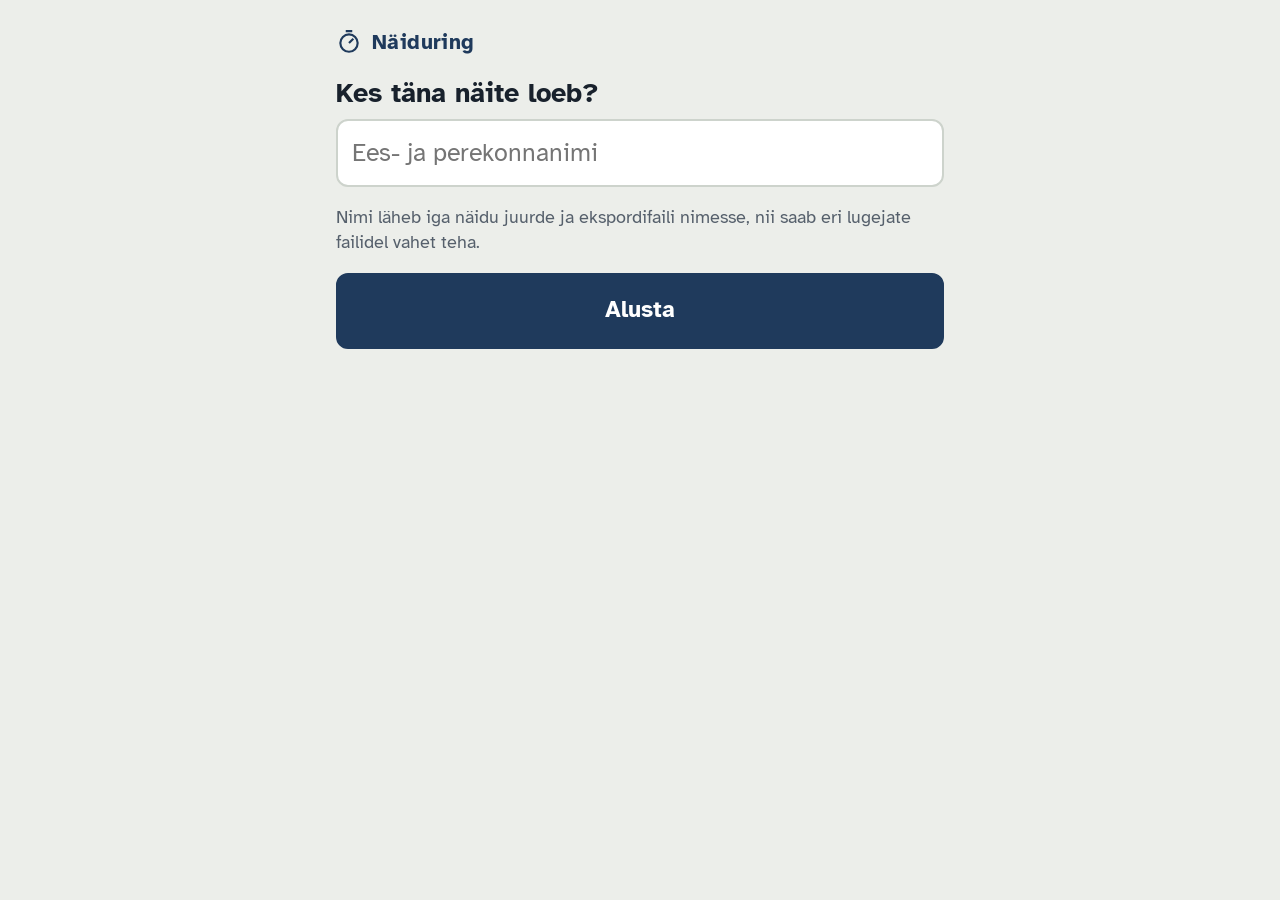
==== index.html @ 86a432e4 "Add files via upload" ====
<!doctype html>
<html lang="et">
<head>
<meta charset="utf-8">
<meta name="viewport" content="width=device-width,initial-scale=1,viewport-fit=cover">
<meta name="theme-color" content="#1F3A5C">
<title>Näiduring</title>
<link rel="stylesheet" href="naiduring-fonts.css">
<style>
/* Paigutus: üks kitsas veerg (max 640px), suured puutealad, all fikseeritud vahekaardid. */
:root{
  --bg:#ECEEEA; --surface:#FFFFFF; --sunk:#F5F6F3; --ink:#18212C; --muted:#56606C; --line:#CDD3CC;
  --accent:#1F3A5C; --accent-ink:#FFFFFF; --accent-soft:#DCE6F1;
  --ok:#2C6E35; --ok-bg:#E0F0E1; --warn:#8A5200; --warn-bg:#FFEFCC; --warn-line:#E0A23A; --bad:#A8231B;
  --f-body:"Atkinson Hyperlegible", "Segoe UI", Roboto, Arial, sans-serif;
  --f-num:"Atkinson Hyperlegible Mono", ui-monospace, "SFMono-Regular", Menlo, Consolas, monospace;
  --fs:18px; --r:12px;
  color-scheme:light;
}
@media (prefers-color-scheme: dark){ :root:not([data-theme="light"]){
  --bg:#11161C; --surface:#1A2129; --sunk:#151B22; --ink:#E9EDF0; --muted:#9DA7B1; --line:#2E3742;
  --accent:#8DB8E8; --accent-ink:#0E1A27; --accent-soft:#22344A;
  --ok:#7CC487; --ok-bg:#1C3322; --warn:#F2C26B; --warn-bg:#3A2C10; --warn-line:#9C7020; --bad:#F08A80;
  color-scheme:dark; } }
:root[data-theme="dark"]{
  --bg:#11161C; --surface:#1A2129; --sunk:#151B22; --ink:#E9EDF0; --muted:#9DA7B1; --line:#2E3742;
  --accent:#8DB8E8; --accent-ink:#0E1A27; --accent-soft:#22344A;
  --ok:#7CC487; --ok-bg:#1C3322; --warn:#F2C26B; --warn-bg:#3A2C10; --warn-line:#9C7020; --bad:#F08A80;
  color-scheme:dark; }
:root[data-size="xl"]{ --fs:22px; }
html{font-size:var(--fs); -webkit-text-size-adjust:100%;}
*{box-sizing:border-box}
body{margin:0;background:var(--bg);color:var(--ink);font-family:var(--f-body);line-height:1.4;
  padding-top:env(safe-area-inset-top,0px);}
button,input,select,textarea{font:inherit;color:inherit}
h1,h2,h3{margin:0;line-height:1.15;text-wrap:balance}
.wrap{max-width:640px;margin:0 auto;padding-left:max(16px,env(safe-area-inset-left,0px));padding-right:max(16px,env(safe-area-inset-right,0px));}
main.wrap{padding-block:16px calc(110px + env(safe-area-inset-bottom,0px));display:flex;flex-direction:column;gap:18px}
.num{font-family:var(--f-num);font-variant-numeric:tabular-nums}
.muted{color:var(--muted)}
.small{font-size:.85rem}

/* ülariba */
.top{position:sticky;top:env(safe-area-inset-top,0px);z-index:20;background:var(--accent);color:var(--accent-ink)}
body::before{content:"";position:fixed;inset:0 0 auto;height:env(safe-area-inset-top,0px);z-index:30;background:var(--accent)}
.topin{display:flex;align-items:center;justify-content:space-between;gap:12px;min-height:60px}
.brand{font-weight:700;font-size:1.15rem;letter-spacing:.02em;display:flex;align-items:center;gap:10px}
.brand svg{width:26px;height:26px}
.who{background:transparent;border:2px solid currentColor;border-radius:999px;padding:6px 14px;min-height:44px;cursor:pointer;color:inherit;max-width:55%;white-space:nowrap;overflow:hidden;text-overflow:ellipsis}

/* nupud */
.btn{display:flex;align-items:center;justify-content:center;gap:10px;min-height:58px;padding:10px 18px;border-radius:var(--r);border:2px solid var(--accent);background:var(--surface);color:var(--accent);font-weight:700;font-size:1.05rem;cursor:pointer;text-align:center;text-decoration:none;width:100%}
.btn svg{width:1.4em;height:1.4em;flex:none}
.btn.primary{background:var(--accent);color:var(--accent-ink)}
.btn.huge{min-height:76px;font-size:1.25rem}
.btn.warnbtn{background:var(--warn-line);border-color:var(--warn-line);color:#1d1300}
.btn.danger{border-color:var(--bad);color:var(--bad)}
.btn.armed{background:var(--bad);color:#fff;border-color:var(--bad)}
.btn.quiet{border-color:var(--line);color:var(--ink)}
.btn:focus-visible,.mrow:focus-visible,.chip:focus-visible,.opt:focus-visible,input:focus-visible,textarea:focus-visible{outline:3px solid var(--warn-line);outline-offset:2px}
.row2{display:grid;grid-template-columns:1fr 1fr;gap:10px}
@media (max-width:420px){.row2.stack{grid-template-columns:1fr}}

/* edenemine */
.hero{background:var(--surface);border:1px solid var(--line);border-radius:var(--r);padding:16px;display:flex;flex-direction:column;gap:14px}
.prog-top{display:flex;align-items:baseline;justify-content:space-between;gap:10px;flex-wrap:wrap}
.prog-num{font-size:1.7rem;font-weight:700}
.prog-num span{font-size:1rem;font-weight:400;color:var(--muted)}
.bar{height:14px;border-radius:7px;background:var(--sunk);border:1px solid var(--line);overflow:hidden}
.bar i{display:block;height:100%;background:var(--ok)}

/* filtrid */
.chips{display:flex;gap:8px;overflow-x:auto;padding-bottom:4px;scrollbar-width:none}
.chips::-webkit-scrollbar{display:none}
.chip{flex:none;min-height:48px;padding:8px 16px;border-radius:999px;border:2px solid var(--line);background:var(--surface);cursor:pointer;font-weight:700;display:flex;align-items:center;gap:8px}
.chip .dot{width:12px;height:12px;border-radius:50%;background:var(--c)}
.chip[aria-pressed="true"]{border-color:var(--accent);background:var(--accent-soft)}
.search{width:100%;min-height:54px;border-radius:var(--r);border:2px solid var(--line);background:var(--surface);padding:10px 14px;font-size:1.05rem}

/* loendid */
.sec{display:flex;flex-direction:column;gap:10px}
.sec-h{display:flex;justify-content:space-between;align-items:baseline;gap:10px}
.sec-h h2{font-size:1.15rem}
.list{display:flex;flex-direction:column;gap:8px}
.mrow{display:grid;grid-template-columns:8px 1fr auto;align-items:stretch;gap:0;min-height:76px;border-radius:var(--r);border:1px solid var(--line);background:var(--surface);cursor:pointer;text-align:left;padding:0;overflow:hidden;width:100%}
.mrow .stripe{background:var(--c)}
.mrow .mmain{padding:10px 12px;display:flex;flex-direction:column;justify-content:center;gap:2px;min-width:0}
.mid{font-family:var(--f-num);font-weight:700;font-size:1.15rem}
.mname{font-weight:700;overflow-wrap:anywhere}
.mloc{color:var(--muted);font-size:.85rem;overflow-wrap:anywhere}
.mside{display:flex;align-items:center;padding-right:12px}
.pill{border-radius:999px;padding:5px 12px;font-weight:700;font-size:.85rem;white-space:nowrap}
.pill.due{background:var(--accent-soft);color:var(--accent)}
.pill.done{background:var(--ok-bg);color:var(--ok)}
.pill.warn{background:var(--warn-bg);color:var(--warn)}
.pill.none{background:var(--sunk);color:var(--muted)}
.toggle{background:none;border:none;color:var(--accent);font-weight:700;min-height:48px;cursor:pointer;text-align:left;padding:0}
.empty{background:var(--surface);border:2px dashed var(--line);border-radius:var(--r);padding:22px 18px;display:flex;flex-direction:column;gap:14px}
.empty h2{font-size:1.3rem}

/* näidu sisestus */
.rhead{display:flex;flex-direction:column;gap:6px}
.tag{align-self:flex-start;display:inline-flex;align-items:center;gap:8px;font-weight:700;border-radius:999px;padding:4px 12px;background:var(--sunk);border:2px solid var(--c)}
.tag i{width:12px;height:12px;border-radius:50%;background:var(--c)}
.rhead h1{font-family:var(--f-num);font-size:2.2rem}
.rhead p{margin:0;font-size:1.1rem;font-weight:700}
.prev{background:var(--surface);border:1px solid var(--line);border-radius:var(--r);padding:14px 16px;display:flex;flex-direction:column;gap:6px}
.lbl{color:var(--muted);font-size:.9rem}
.odo{display:flex;align-items:baseline;gap:10px;flex-wrap:wrap}
.odo b{font-family:var(--f-num);font-size:2rem;letter-spacing:.03em;background:var(--sunk);border:1px solid var(--line);border-radius:8px;padding:2px 10px}
.expect{font-weight:700;color:var(--ok)}
.field{display:flex;flex-direction:column;gap:6px}
.field>label,.flabel{font-weight:700;font-size:1.05rem}
.field input[type=text],.field input[type=date],.field textarea,.field select{min-height:58px;border-radius:var(--r);border:2px solid var(--line);background:var(--surface);padding:10px 14px;font-size:1.1rem;width:100%}
.field textarea{min-height:90px;resize:vertical}
.rin{font-family:var(--f-num)!important;font-size:2.6rem!important;font-weight:700;text-align:right;min-height:88px!important;border-width:3px!important;border-color:var(--accent)!important;letter-spacing:.03em}
.check{display:flex;align-items:center;gap:14px;min-height:58px;padding:8px 14px;border:2px solid var(--line);border-radius:var(--r);background:var(--surface);cursor:pointer;font-weight:700}
.check input{width:28px;height:28px;flex:none;accent-color:var(--accent)}
.note{border-radius:var(--r);padding:14px 16px;display:flex;flex-direction:column;gap:6px;font-size:1.05rem}
.note.warn{background:var(--warn-bg);border:3px solid var(--warn-line);color:var(--ink)}
.note.warn b{color:var(--warn)}
.note.info{background:var(--ok-bg);border:1px solid var(--ok);color:var(--ink)}
.photo-prev{display:flex;gap:12px;align-items:center}
.photo-prev img{width:110px;height:110px;object-fit:cover;border-radius:10px;border:1px solid var(--line)}
.opts{display:grid;grid-template-columns:repeat(auto-fill,minmax(130px,1fr));gap:8px}
.opt{min-height:58px;border-radius:var(--r);border:2px solid var(--line);background:var(--surface);cursor:pointer;font-weight:700;display:flex;align-items:center;justify-content:center;gap:8px;padding:8px}
.opt .dot{width:14px;height:14px;border-radius:50%;background:var(--c)}
.opt[aria-pressed="true"]{border-color:var(--accent);background:var(--accent-soft);color:var(--ink)}

/* detail */
.card{background:var(--surface);border:1px solid var(--line);border-radius:var(--r);padding:16px;display:flex;flex-direction:column;gap:12px}
.kv{display:grid;grid-template-columns:auto 1fr;gap:6px 14px}
.kv dt{color:var(--muted)} .kv dd{margin:0;font-weight:700;overflow-wrap:anywhere}
.qrbox{display:flex;gap:16px;align-items:center;flex-wrap:wrap}
.qrbox svg,.qrbox .qrimg{width:150px;height:150px;background:#fff;border-radius:8px;padding:4px}
.qrbox .url{font-size:.8rem;color:var(--muted);overflow-wrap:anywhere;min-width:0;flex:1}
.hist{overflow-x:auto}
.hist table{border-collapse:collapse;width:100%;min-width:440px}
.hist th,.hist td{padding:10px 8px;border-bottom:1px solid var(--line);text-align:left;vertical-align:top}
.hist td.n{text-align:right;font-family:var(--f-num);font-variant-numeric:tabular-nums;white-space:nowrap}
.hist th{font-size:.85rem;color:var(--muted)}
.linkbtn{background:none;border:none;color:var(--accent);font-weight:700;cursor:pointer;padding:6px 0;min-height:40px}
.linkbtn.del{color:var(--bad)}
.linkbtn.armed{background:var(--bad);color:#fff;border-radius:6px;padding:6px 8px}

/* salvestatud */
.done-big{display:flex;flex-direction:column;align-items:center;text-align:center;gap:12px;padding:24px 8px}
.done-big svg{width:96px;height:96px;color:var(--ok)}
.done-big h1{font-size:1.6rem}

/* vahekaardid */
.tabs{position:fixed;left:0;right:0;bottom:0;z-index:20;background:var(--surface);border-top:1px solid var(--line);padding-bottom:env(safe-area-inset-bottom,0px)}
.tabs .wrap{display:grid;grid-template-columns:repeat(4,1fr);gap:4px}
.tab{background:none;border:none;min-height:66px;display:flex;flex-direction:column;align-items:center;justify-content:center;gap:2px;font-weight:700;font-size:.82rem;color:var(--muted);cursor:pointer;border-top:4px solid transparent}
.tab svg{width:26px;height:26px}
.tab[aria-current="page"]{color:var(--accent);border-top-color:var(--accent)}

.toast{position:fixed;left:50%;transform:translateX(-50%);bottom:calc(84px + env(safe-area-inset-bottom,0px));z-index:40;background:var(--ink);color:var(--bg);padding:14px 20px;border-radius:12px;font-weight:700;max-width:min(92vw,560px);box-shadow:0 6px 24px rgba(0,0,0,.25)}

/* skanner */
.scan{position:fixed;inset:0;z-index:50;background:#000;color:#fff;display:flex;flex-direction:column;padding:calc(12px + env(safe-area-inset-top,0px)) max(16px,env(safe-area-inset-right,0px)) calc(16px + env(safe-area-inset-bottom,0px)) max(16px,env(safe-area-inset-left,0px));gap:12px}
.scan video{flex:1;min-height:0;width:100%;object-fit:cover;border-radius:12px;background:#111}
.scan .vf{position:relative;flex:1;min-height:0;display:flex}
.scan .vf::after{content:"";position:absolute;inset:18% 14%;border:4px solid #F2C26B;border-radius:18px;pointer-events:none}
.scan p{margin:0;font-size:1.1rem;font-weight:700;text-align:center}
.scan .manual{display:flex;gap:8px}
.scan .manual input{flex:1;min-width:0;min-height:58px;border-radius:12px;border:2px solid #555;background:#1a1a1a;color:#fff;padding:8px 14px;font-size:1.2rem;font-family:var(--f-num)}
.scan .manual button{min-width:90px;border-radius:12px;border:none;background:#F2C26B;color:#1d1300;font-weight:700;font-size:1.05rem}
.scan .close{background:#fff;color:#000;border:none;border-radius:12px;min-height:58px;font-weight:700;font-size:1.1rem}

/* sildid */
.labels{display:grid;grid-template-columns:repeat(auto-fill,minmax(180px,1fr));gap:10px}
.lab{background:#fff;color:#000;border:1px dashed #888;border-radius:8px;padding:10px;display:flex;flex-direction:column;align-items:center;gap:4px;text-align:center;break-inside:avoid}
.lab svg,.lab .qrimg{width:120px;height:120px}
.lab .lid{font-family:var(--f-num);font-weight:700;font-size:1.3rem}
.lab .lnm{font-size:.8rem;overflow-wrap:anywhere}
.lab .ltp{font-size:.75rem;font-weight:700;border-top:4px solid var(--c);padding-top:2px;width:100%}
.noqr{font-size:.8rem;color:var(--bad)}
@media print{
  @page{margin:8mm}
  body{background:#fff;padding:0}
  body::before,.top,.tabs,.noprint,.toast{display:none!important}
  main.wrap{padding:0;max-width:none}
  .labels{grid-template-columns:repeat(4,1fr);gap:4mm}
  .lab{border:1px dashed #999}
}
@media (prefers-reduced-motion:no-preference){ .bar i{transition:width .4s ease} }
</style>
</head>
<body>
<div id="app"></div>
<div id="layer"></div>

<script src="xlsx.full.min.js"></script>
<script src="qrcode.js"></script>
<script src="jszip.min.js"></script>
<script src="jsQR.js"></script>
<script>
"use strict";
/* ---------- abi ---------- */
const $ = s => document.querySelector(s);
const esc = s => String(s ?? "").replace(/[&<>"']/g, c => ({"&":"&amp;","<":"&lt;",">":"&gt;",'"':"&quot;","'":"&#39;"}[c]));
const pad = n => String(n).padStart(2, "0");
const fmt = n => (n == null || isNaN(n)) ? "" : Number(n).toLocaleString("et-EE", {maximumFractionDigits: 3});
const dStr = d => { d = new Date(d); return `${pad(d.getDate())}.${pad(d.getMonth()+1)}.${d.getFullYear()}`; };
const tStr = d => { d = new Date(d); return `${pad(d.getHours())}:${pad(d.getMinutes())}`; };
const isoDay = d => { d = new Date(d); return `${d.getFullYear()}-${pad(d.getMonth()+1)}-${pad(d.getDate())}`; };
const normId = s => String(s || "").trim().toUpperCase().replace(/\s+/g, "-");
const parseNum = s => { s = String(s ?? "").replace(/\s/g, "").replace(",", "."); if (s === "" || isNaN(s)) return null; return Number(s); };
const uid = () => Date.now().toString(36) + Math.random().toString(36).slice(2, 7);
const safeName = s => String(s || "lugeja").trim().replace(/[^\p{L}\p{N}_-]+/gu, "_").replace(/^_+|_+$/g, "") || "lugeja";
const MONTHS = ["jaanuar","veebruar","märts","aprill","mai","juuni","juuli","august","september","oktoober","november","detsember"];

const IC = {
  logo:'<svg viewBox="0 0 24 24" fill="none" stroke="currentColor" stroke-width="2"><circle cx="12" cy="13" r="8"/><path d="M12 13l4-4M9 2h6"/></svg>',
  qr:'<svg viewBox="0 0 24 24" fill="none" stroke="currentColor" stroke-width="2"><rect x="3" y="3" width="7" height="7"/><rect x="14" y="3" width="7" height="7"/><rect x="3" y="14" width="7" height="7"/><path d="M14 14h3v3h-3zM20 14v.01M14 20h.01M17 20h4v-3"/></svg>',
  cam:'<svg viewBox="0 0 24 24" fill="none" stroke="currentColor" stroke-width="2"><path d="M3 8h4l2-3h6l2 3h4v11H3z"/><circle cx="12" cy="13" r="4"/></svg>',
  list:'<svg viewBox="0 0 24 24" fill="none" stroke="currentColor" stroke-width="2"><path d="M9 6h12M9 12h12M9 18h12"/><path d="M3 6l1.5 1.5L7 5M3 12l1.5 1.5L7 11M3 18l1.5 1.5L7 17"/></svg>',
  meter:'<svg viewBox="0 0 24 24" fill="none" stroke="currentColor" stroke-width="2"><rect x="3" y="4" width="18" height="16" rx="2"/><path d="M7 10h10v4H7z"/></svg>',
  out:'<svg viewBox="0 0 24 24" fill="none" stroke="currentColor" stroke-width="2"><path d="M12 3v12M7 10l5 5 5-5M4 19h16"/></svg>',
  gear:'<svg viewBox="0 0 24 24" fill="none" stroke="currentColor" stroke-width="2"><circle cx="12" cy="12" r="3"/><path d="M19 12a7 7 0 0 0-.1-1.2l2-1.6-2-3.4-2.4 1a7 7 0 0 0-2-1.2L14 3h-4l-.5 2.6a7 7 0 0 0-2 1.2l-2.4-1-2 3.4 2 1.6a7 7 0 0 0 0 2.4l-2 1.6 2 3.4 2.4-1a7 7 0 0 0 2 1.2L10 21h4l.5-2.6a7 7 0 0 0 2-1.2l2.4 1 2-3.4-2-1.6c.1-.4.1-.8.1-1.2z"/></svg>',
  ok:'<svg viewBox="0 0 24 24" fill="none" stroke="currentColor" stroke-width="2.4"><circle cx="12" cy="12" r="10"/><path d="M7 12.5l3.5 3.5L17 9"/></svg>',
  plus:'<svg viewBox="0 0 24 24" fill="none" stroke="currentColor" stroke-width="2.4"><path d="M12 5v14M5 12h14"/></svg>',
  print:'<svg viewBox="0 0 24 24" fill="none" stroke="currentColor" stroke-width="2"><path d="M6 9V3h12v6M6 18H3v-8h18v8h-3M6 14h12v7H6z"/></svg>'
};

const TYPES_DEFAULT = [
  {key:"elekter", name:"Elekter", unit:"kWh", color:"#C98A00"},
  {key:"vesi",    name:"Vesi",    unit:"m³",  color:"#1E73BE"},
  {key:"soojus",  name:"Soojus",  unit:"MWh", color:"#C0462B"},
  {key:"gaas",    name:"Gaas",    unit:"m³",  color:"#2E8B6E"},
  {key:"muu",     name:"Muu",     unit:"",    color:"#6B5FA8"}
];
const EXTRA_COLORS = ["#8C6D1F","#5A7D2B","#A04A7A","#3E6E8C","#7A5236","#4B4FA8"];
const FREQ = {month:"Igakuine", quarter:"Kvartaalne", week:"Iganädalane", year:"Aastane", none:"Graafikuta"};
const FREQ_SHORT = {month:"kuu", quarter:"kvartal", week:"nädal", year:"aasta"};

/* ---------- andmebaas (IndexedDB, andmed jäävad seadmesse) ---------- */
const DB = {
  db:null,
  open(){ return new Promise((res, rej) => {
    const r = indexedDB.open("naiduring", 2);
    r.onupgradeneeded = () => { const d = r.result; const has = n => d.objectStoreNames.contains(n);
      if (!has("meters")) d.createObjectStore("meters", {keyPath:"id"});
      if (!has("readings")) d.createObjectStore("readings", {keyPath:"rid"});
      if (!has("photos")) d.createObjectStore("photos");
      if (!has("kv")) d.createObjectStore("kv");
      if (!has("ideas")) d.createObjectStore("ideas", {keyPath:"iid"}); };
    r.onsuccess = () => { this.db = r.result; res(); };
    r.onerror = () => rej(r.error);
  });},
  tx(store, mode, fn){ return new Promise((res, rej) => {
    const t = this.db.transaction(store, mode); const s = t.objectStore(store);
    const out = fn(s); t.oncomplete = () => res(out && out.result !== undefined ? out.result : undefined); t.onerror = () => rej(t.error);
  });},
  all(store){ return this.tx(store, "readonly", s => s.getAll()); },
  get(store, key){ return this.tx(store, "readonly", s => s.get(key)); },
  put(store, val, key){ return this.tx(store, "readwrite", s => key === undefined ? s.put(val) : s.put(val, key)); },
  del(store, key){ return this.tx(store, "readwrite", s => s.delete(key)); },
  clear(store){ return this.tx(store, "readwrite", s => s.clear()); }
};

/* ---------- olek ---------- */
const S = {
  meters:[], readings:[],
  settings:{reader:"", size:"l", types:TYPES_DEFAULT.slice()},
  view:"round", filter:"all", q:"", showDone:false,
  cur:null, draft:null, form:null, formFrom:null, unknownId:null, lastSaved:null,
  exp:{range:"month", from:"", to:"", latest:true},
  print:{mode:"meters", prefix:"M-", start:1, count:24},
  armed:null, dbOk:true,
  ideas:[], idea:{kind:"idea", text:""}
};
let armTimer = null;
function arm(key){ S.armed = key; clearTimeout(armTimer); armTimer = setTimeout(() => { S.armed = null; render(); }, 4000); }
function isArmed(key){ if (S.armed === key){ S.armed = null; clearTimeout(armTimer); return true; } arm(key); render(); return false; }

const typeOf = key => S.settings.types.find(t => t.key === key) || {key, name:key, unit:"", color:"#777"};
const meter = id => S.meters.find(m => m.id === id);
const unitOf = m => m.unit || typeOf(m.type).unit || "";
function readingsOf(id){ return S.readings.filter(r => r.meterId === id).sort((a, b) => a.ts < b.ts ? -1 : 1); }
const lastReading = id => { const r = readingsOf(id); return r[r.length - 1] || null; };

function isoWeek(d){ const t = new Date(Date.UTC(d.getFullYear(), d.getMonth(), d.getDate())); const day = t.getUTCDay() || 7;
  t.setUTCDate(t.getUTCDate() + 4 - day); const y0 = new Date(Date.UTC(t.getUTCFullYear(), 0, 1));
  return t.getUTCFullYear() + "-N" + pad(Math.ceil(((t - y0) / 864e5 + 1) / 7)); }
function periodKey(d, f){ d = new Date(d); const y = d.getFullYear(), m = d.getMonth();
  if (f === "month") return `${y}-${pad(m+1)}`;
  if (f === "quarter") return `${y}-K${Math.floor(m/3)+1}`;
  if (f === "year") return `${y}`;
  if (f === "week") return isoWeek(d);
  return null; }
function doneReading(m, now = new Date()){
  if (m.freq === "none") return null;
  const k = periodKey(now, m.freq);
  const rs = readingsOf(m.id).filter(r => periodKey(r.ts, m.freq) === k);
  return rs[rs.length - 1] || null;
}

/* ---------- anomaaliate kontroll ---------- */
function history(m){
  const rs = readingsOf(m.id); let sc = 0, sd = 0, n = 0;
  for (let i = rs.length - 1; i > 0 && n < 6; i--){
    const a = rs[i-1], b = rs[i]; if (b.replaced) break;
    const d = (new Date(b.ts) - new Date(a.ts)) / 864e5;
    if (d <= 0.01 || b.value < a.value) continue;
    sc += b.value - a.value; sd += d; n++;
  }
  return {avg: (n > 0 && sd > 0) ? sc / sd : null, n};
}
function expected(m, now = new Date()){
  const prev = lastReading(m.id); if (!prev) return null;
  const h = history(m); if (h.avg == null || h.avg <= 0) return null;
  const days = Math.max((now - new Date(prev.ts)) / 864e5, 0.25);
  const mid = prev.value + h.avg * days, spread = h.avg * days * 0.5;
  return {lo: prev.value + h.avg * days * 0.5, hi: mid + spread, mid};
}
function analyse(m, val, replaced, now = new Date()){
  const out = {warns:[], info:[]}; const u = unitOf(m);
  const prev = lastReading(m.id);
  if (val == null) return out;
  if (!prev){ out.info.push("Esimene näit. Sellest saab järgmiste näitude võrdluse alus."); return out; }
  if (replaced){ out.info.push("Märgitud: mõõdik vahetati või läks nulli. Selle näiduga tarbimist ei arvutata."); return out; }
  if (val < prev.value){
    out.warns.push(`Näit on <b>väiksem</b> kui eelmine (${fmt(prev.value)} ${u}). Kontrolli numbrit. Kui mõõdik vahetati või läks nulli, tee allpool linnuke.`);
    return out;
  }
  const cons = val - prev.value;
  const days = Math.max((now - new Date(prev.ts)) / 864e5, 0.25);
  const h = history(m);
  if (cons === 0){ out.warns.push("Tarbimine on <b>null</b>: näit on sama mis eelmisel korral. Kas mõõdik töötab?"); return out; }
  if (h.avg != null && h.avg > 0){
    const ratio = (cons / days) / h.avg;
    if (ratio >= 2) out.warns.push(`Tarbimine on <b>${ratio.toFixed(1).replace(".", ",")} korda suurem</b> kui tavaliselt. Kontrolli numbrit.`);
    else if (ratio <= 0.4) out.warns.push(`Tarbimine on tavalisest <b>${Math.round((1 - ratio) * 100)}% väiksem</b>. Kontrolli numbrit.`);
    else out.info.push(`Tarbimine ${fmt(cons)} ${u}. See on tavapärases vahemikus.`);
  } else out.info.push(`Tarbimine eelmisest näidust: ${fmt(cons)} ${u}.`);
  return out;
}

/* ---------- salvestus ---------- */
async function saveSettings(){ try { await DB.put("kv", S.settings, "settings"); } catch(e){} applySize(); }
function applySize(){ document.documentElement.dataset.size = S.settings.size === "xl" ? "xl" : "l"; }
async function load(){
  try {
    await DB.open();
    S.meters = await DB.all("meters") || [];
    S.readings = await DB.all("readings") || [];
    S.ideas = await DB.all("ideas") || [];
    const st = await DB.get("kv", "settings");
    if (st) S.settings = Object.assign(S.settings, st);
  } catch(e){ S.dbOk = false; }
  applySize();
}

let toastTimer = null;
function toast(msg){ const l = $("#layer"); l.querySelector(".toast")?.remove();
  const t = document.createElement("div"); t.className = "toast"; t.setAttribute("role", "status"); t.textContent = msg; l.appendChild(t);
  clearTimeout(toastTimer); toastTimer = setTimeout(() => t.remove(), 3200); }

function download(blob, name){ const a = document.createElement("a"); a.href = URL.createObjectURL(blob); a.download = name;
  document.body.appendChild(a); a.click(); setTimeout(() => { URL.revokeObjectURL(a.href); a.remove(); }, 3000); }

/* ---------- QR ---------- */
function qrText(id){
  const base = location.href.split("#")[0];
  return /^https?:/.test(location.protocol) ? `${base}#m=${encodeURIComponent(id)}` : id;
}
function qrSvg(text){
  if (typeof qrcode === "undefined") return '<div class="noqr">QR-koodi loomiseks on vaja internetti.</div>';
  if (qrcode.stringToBytesFuncs && qrcode.stringToBytesFuncs["UTF-8"]) qrcode.stringToBytes = qrcode.stringToBytesFuncs["UTF-8"];
  const q = qrcode(0, "M"); q.addData(text); q.make();
  return q.createSvgTag({cellSize:4, margin:2, scalable:true});
}
function codeToId(t){
  t = String(t || "").trim();
  try { const u = new URL(t); const p = new URLSearchParams(u.hash.slice(1)); if (p.get("m")) return normId(p.get("m")); } catch(e){}
  return normId(t);
}
function openById(id){
  id = normId(id); if (!id) return;
  if (meter(id)) startReading(id);
  else { S.unknownId = id; S.view = "unknown"; render(); }
}

/* ---------- skanner ---------- */
let scanStream = null, scanRun = false;
async function openScanner(){
  const l = $("#layer");
  l.insertAdjacentHTML("beforeend", `<div class="scan" id="scan" role="dialog" aria-label="QR-koodi skanner">
    <p id="scanMsg">Suuna kaamera mõõdiku QR-koodile</p>
    <div class="vf"><video id="scanV" playsinline muted></video></div>
    <form class="manual" id="scanForm"><input id="scanIn" placeholder="või kirjuta mõõdiku nr" autocomplete="off" autocapitalize="characters"><button type="submit">Ava</button></form>
    <button class="close" data-act="scanClose">Sulge</button></div>`);
  $("#scanForm").addEventListener("submit", e => { e.preventDefault(); const v = $("#scanIn").value; if (v.trim()){ closeScanner(); openById(v); } });
  try {
    scanStream = await navigator.mediaDevices.getUserMedia({video:{facingMode:"environment"}, audio:false});
    const v = $("#scanV"); v.srcObject = scanStream; await v.play();
    scanRun = true;
    const det = ("BarcodeDetector" in window) ? new BarcodeDetector({formats:["qr_code"]}) : null;
    const cv = document.createElement("canvas"); const cx = cv.getContext("2d", {willReadFrequently:true});
    const tick = async () => {
      if (!scanRun) return;
      try {
        let txt = null;
        if (v.readyState >= 2){
          if (det){ const r = await det.detect(v); if (r.length) txt = r[0].rawValue; }
          else if (typeof jsQR !== "undefined"){
            const w = 480, h = Math.round(480 * v.videoHeight / v.videoWidth) || 360;
            cv.width = w; cv.height = h; cx.drawImage(v, 0, 0, w, h);
            const r = jsQR(cx.getImageData(0, 0, w, h).data, w, h, {inversionAttempts:"dontInvert"}); if (r) txt = r.data;
          }
        }
        if (txt){ if (navigator.vibrate) navigator.vibrate(80); closeScanner(); openById(codeToId(txt)); return; }
      } catch(e){}
      setTimeout(() => requestAnimationFrame(tick), 120);
    };
    tick();
  } catch(e){
    const m = $("#scanMsg"); if (m) m.textContent = "Kaamerat ei saanud avada. Kirjuta mõõdiku number käsitsi.";
    $("#scanIn")?.focus();
  }
}
function closeScanner(){ scanRun = false; if (scanStream){ scanStream.getTracks().forEach(t => t.stop()); scanStream = null; } $("#scan")?.remove(); }

/* ---------- foto ---------- */
function compress(file){ return new Promise((res, rej) => {
  const img = new Image(); const url = URL.createObjectURL(file);
  img.onload = () => { const max = 1400; let {width:w, height:h} = img; const k = Math.min(1, max / Math.max(w, h));
    w = Math.round(w * k); h = Math.round(h * k); const c = document.createElement("canvas"); c.width = w; c.height = h;
    c.getContext("2d").drawImage(img, 0, 0, w, h); URL.revokeObjectURL(url); c.toBlob(b => b ? res(b) : rej(), "image/jpeg", 0.72); };
  img.onerror = () => { URL.revokeObjectURL(url); rej(); }; img.src = url;
});}

/* ---------- toimingud ---------- */
function startReading(id){
  S.cur = id; if (S.draft?.photoUrl) URL.revokeObjectURL(S.draft.photoUrl);
  S.draft = {value:"", comment:"", replaced:false, photoBlob:null, photoUrl:null, confirm:false};
  S.view = "read"; render(); window.scrollTo(0, 0);
}
async function saveReading(){
  const m = meter(S.cur), d = S.draft; const val = parseNum(d.value);
  if (val == null){ toast("Sisesta näit numbrina"); $("#rv")?.focus(); return; }
  const a = analyse(m, val, d.replaced);
  if (a.warns.length && !d.confirm){ d.confirm = true; render(); $("#analysis")?.scrollIntoView({block:"center"}); return; }
  const r = {rid:uid(), meterId:m.id, ts:new Date().toISOString(), value:val, reader:S.settings.reader,
    comment:(d.comment || "").trim(), warn:a.warns.map(w => w.replace(/<[^>]+>/g, "")).join(" "), replaced:!!d.replaced, photo:!!d.photoBlob};
  try { await DB.put("readings", r); if (d.photoBlob) await DB.put("photos", d.photoBlob, r.rid); }
  catch(e){ toast("Salvestamine ebaõnnestus. Proovi uuesti."); return; }
  S.readings.push(r); if (d.photoUrl) URL.revokeObjectURL(d.photoUrl);
  S.draft = null; S.lastSaved = r; S.view = "saved"; render(); window.scrollTo(0, 0);
}
function newMeterForm(id = ""){
  S.form = {isNew:true, id, name:"", location:"", type:"elekter", unit:typeOf("elekter").unit, freq:"month", start:"", note:""};
}
async function saveMeter(){
  const f = S.form; const id = normId(f.id);
  if (!id){ toast("Mõõdiku number või tähis on kohustuslik"); return; }
  if (!f.name.trim()){ toast("Lisa mõõdikule nimetus"); return; }
  if (f.isNew && meter(id)){ toast(`Mõõdik ${id} on juba olemas`); return; }
  const start = parseNum(f.start);
  if (f.isNew && String(f.start).trim() && start == null){ toast("Algnäit peab olema number"); return; }
  const old = meter(id) || {};
  const m = {id, name:f.name.trim(), location:f.location.trim(), type:f.type, unit:f.unit.trim(), freq:f.freq, note:f.note.trim(),
    created: old.created || new Date().toISOString(), sample: old.sample || false};
  await DB.put("meters", m);
  S.meters = S.meters.filter(x => x.id !== id).concat(m);
  if (f.isNew && start != null){
    const r = {rid:uid(), meterId:id, ts:new Date().toISOString(), value:start, reader:S.settings.reader, comment:"Algnäit registreerimisel", warn:"", replaced:false, photo:false};
    await DB.put("readings", r); S.readings.push(r);
  }
  const from = S.formFrom; S.form = null; S.formFrom = null;
  toast(f.isNew ? `Mõõdik ${id} lisatud` : "Muudatused salvestatud");
  if (f.isNew && from === "scan" && start == null) startReading(id);
  else { S.cur = id; S.view = "detail"; render(); }
}
async function deleteMeter(id){
  const rs = readingsOf(id);
  for (const r of rs){ await DB.del("readings", r.rid); if (r.photo) await DB.del("photos", r.rid); }
  await DB.del("meters", id);
  S.readings = S.readings.filter(r => r.meterId !== id); S.meters = S.meters.filter(m => m.id !== id);
  S.view = "meters"; toast(`Mõõdik ${id} kustutatud`); render();
}
async function deleteReading(rid){
  const r = S.readings.find(x => x.rid === rid); if (!r) return;
  await DB.del("readings", rid); if (r.photo) await DB.del("photos", rid);
  S.readings = S.readings.filter(x => x.rid !== rid); toast("Näit kustutatud"); render();
}

/* ---------- eksport ---------- */
function rangeOf(){
  const now = new Date(); const e = S.exp;
  if (e.range === "today"){ const a = new Date(now.getFullYear(), now.getMonth(), now.getDate()); return [a, new Date(+a + 864e5)]; }
  if (e.range === "month") return [new Date(now.getFullYear(), now.getMonth(), 1), new Date(now.getFullYear(), now.getMonth() + 1, 1)];
  if (e.range === "prev") return [new Date(now.getFullYear(), now.getMonth() - 1, 1), new Date(now.getFullYear(), now.getMonth(), 1)];
  if (e.range === "custom"){ const a = e.from ? new Date(e.from + "T00:00") : new Date(2000, 0, 1); const b = e.to ? new Date(+new Date(e.to + "T00:00") + 864e5) : new Date(2999, 0, 1); return [a, b]; }
  return [new Date(2000, 0, 1), new Date(2999, 0, 1)];
}
function photoName(r){ return `${isoDay(r.ts)}_${r.meterId}_${r.rid}.jpg`.replace(/[^\w.-]+/g, "_"); }
/* Periood: graafikuga mõõdikul sageduse järgi, graafikuta mõõdikul päev */
const periodOf = (m, ts) => m.freq === "none" ? isoDay(ts) : periodKey(ts, m.freq);
function exportRows(){
  const [a, b] = rangeOf(); const rows = []; let dropped = 0;
  for (const m of S.meters){
    const all = readingsOf(m.id); const t = typeOf(m.type);
    let rs = all;
    if (S.exp.latest){
      /* sama mõõdiku sama perioodi kohta jääb alles ainult kõige hilisem näit */
      const last = new Map(); all.forEach(r => last.set(periodOf(m, r.ts), r));
      const keep = new Set([...last.values()].map(r => r.rid));
      rs = all.filter(r => keep.has(r.rid));
      dropped += all.filter(r => !keep.has(r.rid) && new Date(r.ts) >= a && new Date(r.ts) < b).length;
    }
    rs.forEach((r, i) => {
      const d = new Date(r.ts); if (d < a || d >= b) return;
      const p = i > 0 ? rs[i-1] : null;
      /* kui välja jäetud näitude hulgas oli mõõdiku vahetus, ei saa tarbimist arvutada */
      const repl = r.replaced || (p && all.some(x => x.replaced && x.ts > p.ts && x.ts <= r.ts));
      rows.push({_r:r, "Kuupäev":new Date(d.getFullYear(), d.getMonth(), d.getDate()), "Kellaaeg":tStr(d), "Periood":periodOf(m, r.ts), "Lugeja":r.reader || "",
        "Mõõdiku ID":m.id, "Nimetus":m.name, "Asukoht":m.location || "", "Liik":t.name, "Ühik":unitOf(m),
        "Näit":r.value, "Eelmine näit":p ? p.value : "", "Eelmise kuupäev":p ? dStr(p.ts) : "",
        "Tarbimine":(p && !repl) ? Math.round((r.value - p.value) * 1000) / 1000 : "",
        "Mõõdik vahetatud":repl ? "jah" : "", "Hoiatus":r.warn || "", "Kommentaar":r.comment || "", "Foto":r.photo ? photoName(r) : ""});
    });
  }
  rows.sort((x, y) => x._r.ts < y._r.ts ? -1 : 1);
  rows.dropped = dropped;
  return rows;
}
const today = () => isoDay(new Date());
const fileBase = () => `Naidud_${safeName(S.settings.reader)}_${today()}`;
function exportExcel(){
  if (typeof XLSX === "undefined"){ toast("Exceli loomiseks on vaja internetti. Ava tööriist uuesti levi olemas."); return; }
  const rows = exportRows(); if (!rows.length){ toast("Valitud perioodis näite pole"); return; }
  const data = rows.map(({_r, ...x}) => x);
  const ws = XLSX.utils.json_to_sheet(data, {cellDates:true, dateNF:"dd.mm.yyyy"});
  ws["!cols"] = [12,9,10,16,12,26,20,10,7,12,12,13,11,9,40,30,32].map(w => ({wch:w}));
  const mws = XLSX.utils.json_to_sheet(S.meters.slice().sort((x, y) => x.id < y.id ? -1 : 1).map(m => { const l = lastReading(m.id);
    return {"Mõõdiku ID":m.id, "Nimetus":m.name, "Asukoht":m.location || "", "Liik":typeOf(m.type).name, "Ühik":unitOf(m), "Sagedus":FREQ[m.freq],
      "Viimane näit":l ? l.value : "", "Viimase kuupäev":l ? dStr(l.ts) : "", "Märkus":m.note || ""}; }));
  mws["!cols"] = [12,26,20,10,7,12,12,13,30].map(w => ({wch:w}));
  const wb = XLSX.utils.book_new(); XLSX.utils.book_append_sheet(wb, ws, "Näidud"); XLSX.utils.book_append_sheet(wb, mws, "Mõõdikud");
  XLSX.writeFile(wb, fileBase() + ".xlsx");
  toast(`${rows.length} näitu eksporditud`);
}
async function exportPhotos(){
  if (typeof JSZip === "undefined"){ toast("Fotode pakkimiseks on vaja internetti"); return; }
  const rows = exportRows().filter(x => x._r.photo); if (!rows.length){ toast("Valitud perioodis fotosid pole"); return; }
  toast("Pakin fotosid…"); const z = new JSZip();
  for (const x of rows){ const b = await DB.get("photos", x._r.rid); if (b) z.file(photoName(x._r), b); }
  download(await z.generateAsync({type:"blob"}), `Fotod_${safeName(S.settings.reader)}_${today()}.zip`);
}
function exportBackup(){
  const data = {app:"naiduring", v:1, exported:new Date().toISOString(), reader:S.settings.reader, types:S.settings.types, meters:S.meters, readings:S.readings, ideas:S.ideas};
  download(new Blob([JSON.stringify(data, null, 1)], {type:"application/json"}), `Naiduring_varukoopia_${safeName(S.settings.reader)}_${today()}.json`);
}
async function importBackup(file){
  try {
    const d = JSON.parse(await file.text()); if (d.app !== "naiduring") throw 0;
    let nm = 0, um = 0, nr = 0;
    for (const t of d.types || []) if (!S.settings.types.find(x => x.key === t.key)) S.settings.types.push(t);
    for (const m of d.meters || []){ const ex = meter(m.id); await DB.put("meters", m); if (ex){ um++; S.meters = S.meters.filter(x => x.id !== m.id); } else nm++; S.meters.push(m); }
    const have = new Set(S.readings.map(r => r.rid));
    for (const r of d.readings || []) if (!have.has(r.rid)){ await DB.put("readings", Object.assign({}, r, {photo:false})); S.readings.push(Object.assign({}, r, {photo:false})); nr++; }
    const haveI = new Set(S.ideas.map(x => x.iid)); let ni = 0;
    for (const x of d.ideas || []) if (x.iid && !haveI.has(x.iid)){ await DB.put("ideas", x); S.ideas.push(x); ni++; }
    await saveSettings();
    toast(`Lisatud ${nm} mõõdikut, uuendatud ${um}, lisatud ${nr} näitu${ni ? `, ${ni} ettepanekut` : ""}`); render();
  } catch(e){ toast("See fail ei ole Näiduringi varukoopia"); }
}

/* ---------- parendusettepanekud ---------- */
const IDEA_KINDS = {idea:"Ettepanek", bug:"Viga", question:"Küsimus"};
const ideasSorted = () => S.ideas.slice().sort((a, b) => a.ts < b.ts ? 1 : -1);
async function saveIdea(){
  const t = (S.idea.text || "").trim(); if (!t){ toast("Kirjuta ettepanek enne salvestamist"); $("#i-text")?.focus(); return; }
  const x = {iid:uid(), ts:new Date().toISOString(), author:S.settings.reader, kind:S.idea.kind, text:t};
  try { await DB.put("ideas", x); } catch(e){ toast("Salvestamine ebaõnnestus"); return; }
  S.ideas.push(x); S.idea = {kind:S.idea.kind, text:""}; toast("Ettepanek salvestatud. Aitäh!"); render();
}
async function deleteIdea(iid){ await DB.del("ideas", iid); S.ideas = S.ideas.filter(x => x.iid !== iid); toast("Ettepanek kustutatud"); render(); }
function ideasExcel(){
  if (typeof XLSX === "undefined"){ toast("Exceli loomiseks on vaja internetti"); return; }
  if (!S.ideas.length){ toast("Ettepanekuid veel pole"); return; }
  const ws = XLSX.utils.json_to_sheet(ideasSorted().map(x => { const d = new Date(x.ts);
    return {"Kuupäev":new Date(d.getFullYear(), d.getMonth(), d.getDate()), "Kellaaeg":tStr(d), "Autor":x.author || "", "Liik":IDEA_KINDS[x.kind] || x.kind, "Ettepanek":x.text}; }),
    {cellDates:true, dateNF:"dd.mm.yyyy"});
  ws["!cols"] = [12,9,18,12,80].map(w => ({wch:w}));
  const wb = XLSX.utils.book_new(); XLSX.utils.book_append_sheet(wb, ws, "Ettepanekud");
  XLSX.writeFile(wb, `Ettepanekud_${safeName(S.settings.reader)}_${today()}.xlsx`);
  toast(`${S.ideas.length} ettepanekut eksporditud`);
}
async function ideasCopy(){
  const txt = ideasSorted().map(x => `${dStr(x.ts)} · ${x.author || ""} · ${IDEA_KINDS[x.kind] || x.kind}\n${x.text}`).join("\n\n");
  if (!txt){ toast("Ettepanekuid veel pole"); return; }
  try { await navigator.clipboard.writeText(txt); toast("Kopeeritud. Kleebi e-kirja või sõnumisse."); }
  catch(e){ const ta = $("#i-all"); if (ta){ ta.hidden = false; ta.value = txt; ta.select(); } toast("Vali tekst ja kopeeri käsitsi"); }
}

/* ---------- näidisandmed ---------- */
async function loadSample(){
  const defs = [
    ["E-001","Peakilp","Tootmishoone A, elektriruum","elekter","month",420],
    ["E-002","Kompressorijaam","Tootmishoone A, kelder","elekter","month",180],
    ["E-003","Lao valgustus","Laohoone B","elekter","quarter",35],
    ["V-001","Veesisend","Pumbamaja","vesi","month",6.5],
    ["V-002","Pesuliin","Tootmishoone A","vesi","month",1.2],
    ["S-001","Soojussõlm","Kontorihoone, kelder","soojus","month",0.35],
    ["S-002","Soojussõlm","Tootmishoone A","soojus","month",0.9],
    ["G-001","Katlamaja","Katlamaja","gaas","quarter",55]];
  const now = new Date(); let seed = 7; const rnd = () => (seed = (seed * 9301 + 49297) % 233280) / 233280;
  for (const [id, name, loc, type, freq, rate] of defs){
    if (meter(id)) continue;
    const m = {id, name, location:loc, type, unit:typeOf(type).unit, freq, note:"", created:new Date().toISOString(), sample:true};
    await DB.put("meters", m); S.meters.push(m);
    let v = Math.round(rate * 900 * (0.8 + rnd() * 0.4) * 10) / 10; let prevD = null;
    const step = freq === "quarter" ? 3 : 1;
    for (let k = 6; k >= 1; k -= step){
      const d = new Date(now.getFullYear(), now.getMonth() - k, 24 + Math.floor(rnd() * 4), 9 + Math.floor(rnd() * 5), Math.floor(rnd() * 60));
      if (prevD) v = Math.round((v + rate * ((d - prevD) / 864e5) * (0.85 + rnd() * 0.3)) * 1000) / 1000;
      prevD = d;
      const r = {rid:uid(), meterId:id, ts:d.toISOString(), value:v, reader:"Näidis", comment:"", warn:"", replaced:false, photo:false};
      await DB.put("readings", r); S.readings.push(r);
    }
    if (["E-002","V-001"].includes(id) && now.getDate() > 1){
      const d = new Date(now.getFullYear(), now.getMonth(), Math.max(1, now.getDate() - 1), 10, 15);
      v = Math.round((v + rate * ((d - prevD) / 864e5)) * 1000) / 1000;
      const r = {rid:uid(), meterId:id, ts:d.toISOString(), value:v, reader:"Näidis", comment:"", warn:"", replaced:false, photo:false};
      await DB.put("readings", r); S.readings.push(r);
    }
  }
  toast("Näidisandmed laetud"); S.view = "round"; render();
}
async function removeSample(){ for (const m of S.meters.filter(x => x.sample)){ for (const r of readingsOf(m.id)) await DB.del("readings", r.rid); await DB.del("meters", m.id); }
  const ids = new Set(S.meters.filter(x => x.sample).map(x => x.id));
  S.readings = S.readings.filter(r => !ids.has(r.meterId)); S.meters = S.meters.filter(m => !m.sample); toast("Näidisandmed eemaldatud"); render(); }
async function wipeAll(){ for (const s of ["meters","readings","photos","ideas"]) await DB.clear(s); S.meters = []; S.readings = []; S.ideas = []; toast("Kõik andmed kustutatud"); S.view = "round"; render(); }

/* ---------- vaated ---------- */
function filtered(){
  const q = S.q.trim().toLowerCase();
  return S.meters.filter(m => (S.filter === "all" || m.type === S.filter) &&
    (!q || [m.id, m.name, m.location].join(" ").toLowerCase().includes(q)))
    .sort((a, b) => a.id < b.id ? -1 : 1);
}
function chipsHtml(){
  const used = S.settings.types.filter(t => S.meters.some(m => m.type === t.key));
  if (used.length < 2) return "";
  return `<div class="chips" role="group" aria-label="Liik">
    <button class="chip" data-act="filter" data-v="all" aria-pressed="${S.filter === "all"}">Kõik <span class="muted">${S.meters.length}</span></button>
    ${used.map(t => `<button class="chip" data-act="filter" data-v="${esc(t.key)}" aria-pressed="${S.filter === t.key}" style="--c:${t.color}"><span class="dot"></span>${esc(t.name)} <span class="muted">${S.meters.filter(m => m.type === t.key).length}</span></button>`).join("")}
  </div>`;
}
function mrow(m, side){
  const t = typeOf(m.type);
  return `<button class="mrow" data-act="${S.view === "meters" ? "detail" : "read"}" data-id="${esc(m.id)}" style="--c:${t.color}">
    <span class="stripe"></span>
    <span class="mmain"><span class="mid">${esc(m.id)}</span><span class="mname">${esc(m.name)}</span>
      <span class="mloc">${esc(t.name)}${m.location ? " · " + esc(m.location) : ""}</span></span>
    <span class="mside">${side}</span></button>`;
}
function vName(){
  return `<main class="wrap" style="padding-top:28px">
    <div class="rhead"><span class="brand" style="color:var(--accent)">${IC.logo} Näiduring</span></div>
    <div class="field"><label for="nm" style="font-size:1.5rem">Kes täna näite loeb?</label>
      <input type="text" id="nm" data-bind="nameDraft" value="${esc(S.nameDraft ?? S.settings.reader)}" placeholder="Ees- ja perekonnanimi" autocomplete="name" style="font-size:1.4rem;min-height:68px"></div>
    <p class="muted" style="margin:0">Nimi läheb iga näidu juurde ja ekspordifaili nimesse, nii saab eri lugejate failidel vahet teha.</p>
    <button class="btn primary huge" data-act="setName">${S.settings.reader ? "Salvesta nimi" : "Alusta"}</button>
    ${S.settings.reader ? `<button class="btn quiet" data-act="tab" data-v="round">Tühista</button>` : ""}
  </main>`;
}
function vRound(){
  if (!S.meters.length) return `<main class="wrap">
    <div class="empty"><h2>Mõõdikuid veel pole</h2>
      <p style="margin:0">Esimesel ringil registreeri iga mõõdik: anna talle number, nimetus, liik ja lugemise sagedus. Kui mõõdikul on QR-kleebis, skanni see ja tööriist pakub kohe registreerimist.</p>
      <button class="btn primary huge" data-act="addMeter">${IC.plus} Lisa esimene mõõdik</button>
      <button class="btn" data-act="scan">${IC.qr} Skanni QR-kleebis</button>
      <button class="btn quiet" data-act="sample">Proovi näidisandmetega</button></div></main>`;
  const now = new Date(); const list = filtered();
  const sched = list.filter(m => m.freq !== "none");
  const done = sched.filter(m => doneReading(m, now)), due = sched.filter(m => !doneReading(m, now));
  const none = list.filter(m => m.freq === "none");
  const pct = sched.length ? Math.round(done.length / sched.length * 100) : 0;
  return `<main class="wrap">
    <section class="hero">
      <div class="prog-top"><div class="prog-num num">${done.length} <span>/ ${sched.length} loetud</span></div>
        <div class="muted small">${MONTHS[now.getMonth()]} ${now.getFullYear()}</div></div>
      <div class="bar" role="progressbar" aria-valuenow="${pct}" aria-valuemin="0" aria-valuemax="100"><i style="width:${pct}%"></i></div>
      <button class="btn primary huge" data-act="scan">${IC.qr} Skanni QR-kood</button>
    </section>
    ${chipsHtml()}
    <input class="search" type="search" id="q" data-bind="q" value="${esc(S.q)}" placeholder="Otsi numbri, nime või asukoha järgi" aria-label="Otsi">
    <section class="sec"><div class="sec-h"><h2>Lugeda</h2><span class="muted num">${due.length}</span></div>
      <div class="list">${due.length ? due.map(m => mrow(m, `<span class="pill due">${FREQ_SHORT[m.freq]}</span>`)).join("") : `<p class="muted" style="margin:0">Kõik selle perioodi näidud on loetud.</p>`}</div></section>
    ${done.length ? `<section class="sec"><button class="toggle" data-act="toggleDone" aria-expanded="${S.showDone}">${S.showDone ? "▾" : "▸"} Loetud (${done.length})</button>
      ${S.showDone ? `<div class="list">${done.map(m => { const r = doneReading(m, now); return mrow(m, `<span class="pill ${r.warn ? "warn" : "done"}">${r.warn ? "Hoiatus" : "Loetud"} ${dStr(r.ts).slice(0, 5)}</span>`); }).join("")}</div>` : ""}</section>` : ""}
    ${none.length ? `<section class="sec"><div class="sec-h"><h2>Graafikuta</h2><span class="muted num">${none.length}</span></div>
      <div class="list">${none.map(m => mrow(m, `<span class="pill none">vajadusel</span>`)).join("")}</div></section>` : ""}
  </main>`;
}
function vRead(){
  const m = meter(S.cur); if (!m) return vRound();
  const t = typeOf(m.type), u = unitOf(m), prev = lastReading(m.id), ex = expected(m), d = S.draft;
  return `<main class="wrap">
    <div class="rhead"><span class="tag" style="--c:${t.color}"><i></i>${esc(t.name)}</span>
      <h1>${esc(m.id)}</h1><p>${esc(m.name)}${m.location ? `<span class="muted" style="font-weight:400"> · ${esc(m.location)}</span>` : ""}</p></div>
    ${prev ? `<div class="prev"><span class="lbl">Eelmine näit · ${dStr(prev.ts)}${prev.reader ? " · " + esc(prev.reader) : ""}</span>
      <div class="odo"><b>${fmt(prev.value)}</b><span>${esc(u)}</span></div>
      ${ex ? `<span class="expect">Oodatav täna umbes ${fmt(Math.round(ex.lo))} … ${fmt(Math.round(ex.hi))} ${esc(u)}</span>` : ""}</div>`
      : `<div class="note info">Sellel mõõdikul pole veel ühtegi näitu. Esimene näit on võrdluse alus.</div>`}
    <div class="field"><label for="rv">Uus näit${u ? ` (${esc(u)})` : ""}</label>
      <input type="text" id="rv" class="rin" inputmode="decimal" autocomplete="off" data-bind="draft.value" value="${esc(d.value)}" placeholder="0"></div>
    <div id="analysis">${analysisHtml()}</div>
    ${prev ? `<label class="check"><input type="checkbox" id="repl" data-bind="draft.replaced" ${d.replaced ? "checked" : ""}> Mõõdik vahetati või läks nulli</label>` : ""}
    <div class="field"><span class="flabel">Foto mõõdikust</span>
      ${d.photoUrl ? `<div class="photo-prev"><img src="${d.photoUrl}" alt="Mõõdiku foto"><div style="flex:1;display:flex;flex-direction:column;gap:8px">
        <label class="btn quiet" for="ph">${IC.cam} Tee uus</label><button class="btn danger" data-act="photoDel">Eemalda foto</button></div></div>`
      : `<label class="btn" for="ph">${IC.cam} Tee foto</label>`}
      <input type="file" id="ph" accept="image/*" capture="environment" hidden></div>
    <div class="field"><label for="rc">Märkus (vabatahtlik)</label><textarea id="rc" data-bind="draft.comment">${esc(d.comment)}</textarea></div>
    <button class="btn huge ${d.confirm ? "warnbtn" : "primary"}" data-act="saveReading" id="saveBtn">${d.confirm ? "Näit on õige, salvesta" : "Salvesta näit"}</button>
    <button class="btn quiet" data-act="back">Tühista</button>
  </main>`;
}
function analysisHtml(){
  const m = meter(S.cur), d = S.draft; if (!m || !d) return "";
  const v = parseNum(d.value); if (v == null) return "";
  const a = analyse(m, v, d.replaced);
  if (a.warns.length) return `<div class="note warn" role="alert"><b>Kontrolli näitu</b>${a.warns.map(w => `<span>${w}</span>`).join("")}
    ${d.confirm ? `<span>Kui näit on kindlasti õige, vajuta uuesti salvesta. Hoiatus läheb ekspordifaili kaasa.</span>` : ""}</div>`;
  return a.info.length ? `<div class="note info">${a.info.map(i => `<span>${i}</span>`).join("")}</div>` : "";
}
function vSaved(){
  const r = S.lastSaved, m = meter(r.meterId); const now = new Date();
  const next = filtered().filter(x => x.freq !== "none" && !doneReading(x, now) && x.id !== r.meterId)[0];
  return `<main class="wrap"><div class="done-big">${IC.ok}<h1>Salvestatud</h1>
      <p style="margin:0;font-size:1.2rem"><b class="num">${esc(m.id)}</b> · ${esc(m.name)}<br><span class="num" style="font-size:1.6rem;font-weight:700">${fmt(r.value)} ${esc(unitOf(m))}</span></p>
      ${r.warn ? `<span class="pill warn">Salvestatud hoiatusega</span>` : ""}${r.photo ? `<span class="pill done">Foto lisatud</span>` : ""}</div>
    <button class="btn primary huge" data-act="scan">${IC.qr} Skanni järgmine</button>
    ${next ? `<button class="btn" data-act="read" data-id="${esc(next.id)}">Järgmine nimekirjas: ${esc(next.id)} · ${esc(next.name)}</button>` : `<div class="note info">Kõik selle perioodi näidud on loetud.</div>`}
    <button class="btn quiet" data-act="tab" data-v="round">Tagasi nimekirja</button></main>`;
}
function vUnknown(){
  return `<main class="wrap"><div class="empty"><h2>Mõõdik <span class="num">${esc(S.unknownId)}</span> pole veel registreeritud</h2>
    <p style="margin:0">Registreeri see mõõdik nüüd. Pärast salvestamist saad kohe näidu sisestada.</p>
    <button class="btn primary huge" data-act="regUnknown">${IC.plus} Registreeri mõõdik</button>
    <button class="btn quiet" data-act="tab" data-v="round">Tagasi</button></div></main>`;
}
function vMeters(){
  const list = filtered();
  return `<main class="wrap">
    <div class="row2 stack"><button class="btn primary" data-act="addMeter">${IC.plus} Lisa mõõdik</button>
      <button class="btn" data-act="printView" data-v="meters">${IC.print} QR-sildid</button></div>
    ${chipsHtml()}
    <input class="search" type="search" id="q" data-bind="q" value="${esc(S.q)}" placeholder="Otsi numbri, nime või asukoha järgi" aria-label="Otsi">
    <div class="list">${list.length ? list.map(m => { const l = lastReading(m.id);
      return mrow(m, `<span class="pill none">${FREQ[m.freq]}${l ? "" : " · näiduta"}</span>`); }).join("") : `<p class="muted">Ühtegi mõõdikut ei leitud.</p>`}</div>
    ${S.meters.length ? "" : `<button class="btn quiet" data-act="sample">Proovi näidisandmetega</button>`}
  </main>`;
}
function vDetail(){
  const m = meter(S.cur); if (!m) return vMeters();
  const t = typeOf(m.type), u = unitOf(m), rs = readingsOf(m.id).slice().reverse();
  return `<main class="wrap">
    <div class="rhead"><span class="tag" style="--c:${t.color}"><i></i>${esc(t.name)}</span><h1>${esc(m.id)}</h1><p>${esc(m.name)}</p></div>
    <button class="btn primary huge" data-act="read" data-id="${esc(m.id)}">Sisesta näit</button>
    <div class="card"><dl class="kv">
      <dt>Asukoht</dt><dd>${esc(m.location || "–")}</dd><dt>Ühik</dt><dd>${esc(u || "–")}</dd>
      <dt>Sagedus</dt><dd>${FREQ[m.freq]}</dd>${m.note ? `<dt>Märkus</dt><dd>${esc(m.note)}</dd>` : ""}</dl>
      <button class="btn quiet" data-act="editMeter">Muuda andmeid</button></div>
    <div class="card"><h3>QR-kood</h3><div class="qrbox">${qrSvg(qrText(m.id))}<span class="url">${esc(qrText(m.id))}</span></div></div>
    <div class="card"><h3>Ajalugu (${rs.length})</h3>
      ${rs.length ? `<div class="hist"><table><thead><tr><th>Kuupäev</th><th style="text-align:right">Näit</th><th style="text-align:right">Tarbimine</th><th>Info</th><th></th></tr></thead><tbody>
      ${rs.map((r, i) => { const p = rs[i+1]; const c = (p && !r.replaced) ? r.value - p.value : null;
        return `<tr><td>${dStr(r.ts)}<br><span class="muted small">${tStr(r.ts)} ${esc(r.reader || "")}</span></td>
          <td class="n">${fmt(r.value)}</td><td class="n">${c != null ? fmt(Math.round(c * 1000) / 1000) : (r.replaced ? "vahetus" : "–")}</td>
          <td>${r.warn ? `<span class="pill warn">Hoiatus</span> ` : ""}${r.photo ? `<button class="linkbtn" data-act="showPhoto" data-id="${r.rid}">Foto</button> ` : ""}${r.comment ? `<span class="small">${esc(r.comment)}</span>` : ""}</td>
          <td><button class="linkbtn del ${S.armed === "r" + r.rid ? "armed" : ""}" data-act="delReading" data-id="${r.rid}">${S.armed === "r" + r.rid ? "Kinnita" : "Kustuta"}</button></td></tr>`; }).join("")}
      </tbody></table></div>` : `<p class="muted" style="margin:0">Näite veel pole.</p>`}</div>
    <div id="photoBox"></div>
    <button class="btn ${S.armed === "m" + m.id ? "armed" : "danger"}" data-act="delMeter">${S.armed === "m" + m.id ? "Vajuta uuesti: kustutab mõõdiku ja kõik näidud" : "Kustuta mõõdik"}</button>
    <button class="btn quiet" data-act="tab" data-v="meters">Tagasi mõõdikute juurde</button>
  </main>`;
}
function vForm(){
  const f = S.form;
  return `<main class="wrap"><h1 style="font-size:1.5rem">${f.isNew ? "Uus mõõdik" : "Muuda mõõdikut"}</h1>
    <div class="field"><label for="f-id">Mõõdiku number või tähis</label>
      <input type="text" id="f-id" class="num" data-bind="form.id" value="${esc(f.id)}" ${f.isNew ? "" : "readonly"} placeholder="nt E-012 või tehase number" autocapitalize="characters" autocomplete="off">
      ${f.isNew ? `<span class="muted small">Selle järgi tunneb tööriist mõõdiku ära. Sama tähis läheb QR-koodi.</span>` : ""}</div>
    <div class="field"><label for="f-name">Nimetus</label><input type="text" id="f-name" data-bind="form.name" value="${esc(f.name)}" placeholder="nt Peakilp"></div>
    <div class="field"><label for="f-loc">Asukoht</label><input type="text" id="f-loc" data-bind="form.location" value="${esc(f.location)}" placeholder="nt Tootmishoone A, kelder"></div>
    <div class="field"><span class="flabel">Liik</span><div class="opts">
      ${S.settings.types.map(t => `<button class="opt" data-act="fType" data-v="${esc(t.key)}" aria-pressed="${f.type === t.key}" style="--c:${t.color}"><span class="dot"></span>${esc(t.name)}</button>`).join("")}</div></div>
    <div class="field"><label for="f-unit">Ühik</label><input type="text" id="f-unit" data-bind="form.unit" value="${esc(f.unit)}" placeholder="nt kWh"></div>
    <div class="field"><span class="flabel">Kui tihti loetakse</span><div class="opts">
      ${Object.keys(FREQ).map(k => `<button class="opt" data-act="fFreq" data-v="${k}" aria-pressed="${f.freq === k}">${FREQ[k]}</button>`).join("")}</div></div>
    ${f.isNew ? `<div class="field"><label for="f-start">Praegune näit (vabatahtlik)</label>
      <input type="text" id="f-start" class="rin" inputmode="decimal" data-bind="form.start" value="${esc(f.start)}" placeholder="0" style="font-size:2rem!important;min-height:70px!important">
      <span class="muted small">Kui sisestad, salvestatakse see kohe esimese näiduna.</span></div>` : ""}
    <div class="field"><label for="f-note">Märkus</label><textarea id="f-note" data-bind="form.note" placeholder="nt võti valvelauas">${esc(f.note)}</textarea></div>
    <button class="btn primary huge" data-act="saveMeter">Salvesta mõõdik</button>
    <button class="btn quiet" data-act="cancelForm">Tühista</button></main>`;
}
function vExport(){
  const rows = exportRows(); const w = rows.filter(x => x._r.warn).length, p = rows.filter(x => x._r.photo).length;
  const R = {today:"Täna", month:"See kuu", prev:"Eelmine kuu", all:"Kõik", custom:"Vali ise"};
  return `<main class="wrap"><h1 style="font-size:1.5rem">Eksport</h1>
    <div class="card"><span class="lbl">Fail tuleb nimega</span><b class="num" style="overflow-wrap:anywhere">${esc(fileBase())}.xlsx</b>
      <span class="muted small">Lugeja nime saad muuta ülevalt nimenupult.</span></div>
    <div class="field"><span class="flabel">Periood</span><div class="opts">
      ${Object.keys(R).map(k => `<button class="opt" data-act="expRange" data-v="${k}" aria-pressed="${S.exp.range === k}">${R[k]}</button>`).join("")}</div></div>
    ${S.exp.range === "custom" ? `<div class="row2"><div class="field"><label for="e-from">Alates</label><input type="date" id="e-from" data-bind="exp.from" value="${esc(S.exp.from)}"></div>
      <div class="field"><label for="e-to">Kuni</label><input type="date" id="e-to" data-bind="exp.to" value="${esc(S.exp.to)}"></div></div>` : ""}
    <label class="check"><input type="checkbox" id="e-latest" data-bind="exp.latest" ${S.exp.latest ? "checked" : ""}>
      <span>Ainult viimane näit perioodi kohta<br><span class="muted small" style="font-weight:400">Kui mõõdikut on samal perioodil loetud mitu korda, läheb Excelisse kõige hilisem.</span></span></label>
    <div class="note info"><span><b class="num">${rows.length}</b> näitu${w ? `, neist <b>${w}</b> hoiatusega` : ""}${p ? `, <b>${p}</b> fotoga` : ""}.</span>
      ${rows.dropped ? `<span>${rows.dropped} varasemat korduslugemist jäeti välja.</span>` : ""}</div>
    <button class="btn primary huge" data-act="xlsx">${IC.out} Laadi alla Excel</button>
    ${p ? `<button class="btn" data-act="zip">${IC.out} Laadi alla fotod (ZIP)</button>` : ""}
    <div class="card"><h3>Teiste lugejatega jagamine</h3>
      <p style="margin:0" class="small">Varukoopia sisaldab mõõdikuid ja näite (fotod jäävad sellesse seadmesse). Saada fail teisele lugejale ja ta laeb selle oma telefoni. Nii on tal sama mõõdikute nimekiri ja eelmised näidud anomaaliate kontrolliks.</p>
      <button class="btn" data-act="backup">${IC.out} Salvesta varukoopia</button>
      <label class="btn quiet" for="imp">Lae varukoopia või teise lugeja fail</label><input type="file" id="imp" accept=".json,application/json" hidden></div>
  </main>`;
}
function vSettings(){
  return `<main class="wrap"><h1 style="font-size:1.5rem">Seaded</h1>
    <div class="card"><h3>Lugeja</h3><p style="margin:0;font-size:1.2rem"><b>${esc(S.settings.reader)}</b></p>
      <button class="btn quiet" data-act="who">Muuda nime</button></div>
    <div class="card"><h3>Teksti suurus</h3><div class="opts">
      <button class="opt" data-act="size" data-v="l" aria-pressed="${S.settings.size !== "xl"}">Suur</button>
      <button class="opt" data-act="size" data-v="xl" aria-pressed="${S.settings.size === "xl"}" style="font-size:1.2rem">Väga suur</button></div></div>
    <div class="card"><h3>Mõõdikute liigid</h3>
      <div class="opts">${S.settings.types.map(t => `<span class="opt" style="--c:${t.color};cursor:default"><span class="dot"></span>${esc(t.name)}${t.unit ? ` <span class="muted">${esc(t.unit)}</span>` : ""}</span>`).join("")}</div>
      <div class="row2"><div class="field"><label for="t-name">Uus liik</label><input type="text" id="t-name" data-bind="newType.name" value="${esc(S.newType?.name || "")}" placeholder="nt Suruõhk"></div>
        <div class="field"><label for="t-unit">Ühik</label><input type="text" id="t-unit" data-bind="newType.unit" value="${esc(S.newType?.unit || "")}" placeholder="nt Nm³"></div></div>
      <button class="btn" data-act="addType">${IC.plus} Lisa liik</button></div>
    <div class="card"><h3>Kasutusjuhend</h3>
      <a class="btn quiet" href="juhend.html">Ava kasutusjuhend</a>
      <a class="btn quiet" href="juhend.pdf">Juhend PDF-ina</a></div>
    <div class="card"><h3>Parendusettepanekud</h3>
      <p style="margin:0" class="small">Kas midagi segab või on puudu? Kirjuta see üles.${S.ideas.length ? ` Salvestatud: <b>${S.ideas.length}</b>.` : ""}</p>
      <button class="btn" data-act="ideas">Ava ettepanekud</button></div>
    <div class="card"><h3>Andmed</h3>
      ${S.meters.some(m => m.sample) ? `<button class="btn quiet" data-act="unsample">Eemalda näidisandmed</button>` : `<button class="btn quiet" data-act="sample">Lae näidisandmed</button>`}
      <button class="btn quiet" data-act="printView" data-v="blank">${IC.print} Prindi tühjad QR-kleebised</button>
      <button class="btn ${S.armed === "wipe" ? "armed" : "danger"}" data-act="wipe">${S.armed === "wipe" ? "Vajuta uuesti: kustutab kõik selle seadme andmed" : "Kustuta kõik andmed"}</button></div>
    <p class="muted small" style="margin:0">Andmed on ainult selles telefonis ja selles brauseris. Tee eksporti ja varukoopiat regulaarselt.</p>
  </main>`;
}
function vIdeas(){
  const list = ideasSorted();
  return `<main class="wrap"><h1 style="font-size:1.5rem">Parendusettepanekud</h1>
    <p class="muted" style="margin:0">Kirjuta, mis tööriistas segab, mis on puudu või mis võiks olla teisiti. Ettepanekud jäävad sellesse telefoni, kuni need ekspordid.</p>
    <div class="field"><span class="flabel">Liik</span><div class="opts">
      ${Object.keys(IDEA_KINDS).map(k => `<button class="opt" data-act="ideaKind" data-v="${k}" aria-pressed="${S.idea.kind === k}">${IDEA_KINDS[k]}</button>`).join("")}</div></div>
    <div class="field"><label for="i-text">Sinu ettepanek</label>
      <textarea id="i-text" data-bind="idea.text" style="min-height:150px" placeholder="nt Soovin näha ka üle-eelmist näitu">${esc(S.idea.text)}</textarea></div>
    <button class="btn primary huge" data-act="saveIdea">Salvesta ettepanek</button>
    <div class="card"><div class="sec-h"><h3>Kõik ettepanekud</h3><span class="muted num">${list.length}</span></div>
      ${list.length ? `<div class="list">${list.map(x => `<div style="border-top:1px solid var(--line);padding-top:10px;display:flex;flex-direction:column;gap:4px">
          <span class="muted small">${dStr(x.ts)} ${tStr(x.ts)} · ${esc(x.author || "")} · <b>${esc(IDEA_KINDS[x.kind] || x.kind)}</b></span>
          <span style="white-space:pre-wrap;overflow-wrap:anywhere">${esc(x.text)}</span>
          <button class="linkbtn del ${S.armed === "i" + x.iid ? "armed" : ""}" data-act="delIdea" data-id="${x.iid}" style="align-self:flex-start">${S.armed === "i" + x.iid ? "Kinnita kustutamine" : "Kustuta"}</button></div>`).join("")}</div>
        <button class="btn" data-act="ideasXlsx">${IC.out} Ekspordi kõik Excelisse</button>
        <button class="btn quiet" data-act="ideasCopy">Kopeeri kõik tekstina</button>
        <textarea id="i-all" hidden readonly style="min-height:120px;width:100%"></textarea>`
      : `<p class="muted" style="margin:0">Ettepanekuid veel pole.</p>`}
      <p class="muted small" style="margin:0">Ettepanekud liiguvad ka varukoopiaga kaasa. Kui objektijuht laeb lugejate varukoopiad sisse, näeb ta siin kõigi ettepanekuid.</p></div>
    <button class="btn quiet" data-act="tab" data-v="settings">Tagasi seadetesse</button>
  </main>`;
}
function vPrint(){
  const P = S.print; let items = [];
  if (P.mode === "meters") items = filtered().map(m => ({id:m.id, name:m.name, t:typeOf(m.type)}));
  else { const n = Math.min(Math.max(parseInt(P.count) || 0, 0), 200), s = Math.max(parseInt(P.start) || 1, 0);
    for (let i = 0; i < n; i++){ const id = normId(`${P.prefix}${String(s + i).padStart(3, "0")}`); items.push({id, name:meter(id)?.name || "", t:null}); } }
  return `<main class="wrap">
    <div class="noprint" style="display:flex;flex-direction:column;gap:12px">
      <h1 style="font-size:1.5rem">${P.mode === "meters" ? "Mõõdikute QR-sildid" : "Tühjad QR-kleebised"}</h1>
      ${P.mode === "blank" ? `<p class="muted" style="margin:0">Kleebi need esimesel ringil mõõdikutele. Skanni kleebis ja tööriist pakub mõõdiku registreerimist selle numbriga.</p>
        <div class="row2"><div class="field"><label for="p-pre">Eesliide</label><input type="text" id="p-pre" data-bind="print.prefix" value="${esc(P.prefix)}"></div>
        <div class="field"><label for="p-start">Algusnumber</label><input type="text" inputmode="numeric" id="p-start" data-bind="print.start" value="${esc(P.start)}"></div></div>
        <div class="field"><label for="p-cnt">Kogus</label><input type="text" inputmode="numeric" id="p-cnt" data-bind="print.count" value="${esc(P.count)}"></div>
        <button class="btn quiet" data-act="printRefresh">Uuenda eelvaadet</button>` : `<p class="muted" style="margin:0">${items.length} silti. Liigifilter mõõdikute vaates mõjutab, millised sildid tulevad.</p>`}
      ${/^https?:/.test(location.protocol) ? "" : `<div class="note warn"><span>Tööriist on avatud failina. QR-kood sisaldab ainult mõõdiku numbrit, nii et seda saab skannida tööriista enda skanneriga. Telefoni tavalise kaameraga avanemiseks pane tööriist veebi üles.</span></div>`}
      <div class="row2"><button class="btn primary" data-act="doPrint">${IC.print} Prindi</button><button class="btn quiet" data-act="tab" data-v="${P.mode === "meters" ? "meters" : "settings"}">Tagasi</button></div>
    </div>
    <div class="labels">${items.map(x => `<div class="lab">${qrSvg(qrText(x.id))}<span class="lid">${esc(x.id)}</span>
      ${x.name ? `<span class="lnm">${esc(x.name)}</span>` : ""}${x.t ? `<span class="ltp" style="--c:${x.t.color}">${esc(x.t.name)}</span>` : ""}</div>`).join("")}</div>
  </main>`;
}

const TABS = [["round","Ringkäik","list"],["meters","Mõõdikud","meter"],["export","Eksport","out"],["settings","Seaded","gear"]];
const TAB_OF = {round:"round", read:"round", saved:"round", unknown:"round", meters:"meters", detail:"meters", form:"meters", print:"meters", export:"export", settings:"settings", ideas:"settings"};
function render(){
  if (!S.settings.reader || S.view === "name"){ S.view = "name"; }
  const V = {name:vName, round:vRound, read:vRead, saved:vSaved, unknown:vUnknown, meters:vMeters, detail:vDetail, form:vForm, export:vExport, settings:vSettings, print:vPrint, ideas:vIdeas}[S.view] || vRound;
  const showTabs = !["name","read","form","print"].includes(S.view);
  const top = S.view === "name" ? "" : `<header class="top"><div class="wrap topin"><span class="brand">${IC.logo} Näiduring</span>
    <button class="who" data-act="who" aria-label="Muuda lugeja nime">${esc(S.settings.reader)}</button></div></header>`;
  const tabs = showTabs ? `<nav class="tabs" aria-label="Peamenüü"><div class="wrap">${TABS.map(([k, l, i]) =>
    `<button class="tab" data-act="tab" data-v="${k}" ${TAB_OF[S.view] === k ? 'aria-current="page"' : ""}>${IC[i]}${l}</button>`).join("")}</div></nav>` : "";
  const warn = S.dbOk ? "" : `<div class="wrap" style="padding-block:10px"><div class="note warn"><b>Andmeid ei saa selles brauseris salvestada</b><span>Ava tööriist tavalises (mitte privaatses) brauseriaknas.</span></div></div>`;
  $("#app").innerHTML = top + warn + V() + tabs;
  if (S.view === "read" && !S.draft.value) setTimeout(() => $("#rv")?.focus(), 50);
}

/* ---------- sündmused ---------- */
function setPath(path, val){ const k = path.split("."); let o = S; for (let i = 0; i < k.length - 1; i++){ o[k[i]] = o[k[i]] || {}; o = o[k[i]]; } o[k[k.length-1]] = val; }
document.addEventListener("input", e => {
  const el = e.target; const b = el.dataset?.bind; if (!b) return;
  setPath(b, el.type === "checkbox" ? el.checked : el.value);
  if (b === "draft.value" || b === "draft.replaced"){ S.draft.confirm = false; $("#analysis").innerHTML = analysisHtml();
    const sb = $("#saveBtn"); if (sb){ sb.className = "btn huge primary"; sb.textContent = "Salvesta näit"; } }
  if (b === "q"){ const pos = el.selectionStart; render(); const q = $("#q"); if (q){ q.focus(); try { q.setSelectionRange(pos, pos); } catch(_){} } }
  if (b.startsWith("exp.")) render();
});
document.addEventListener("change", async e => {
  const el = e.target;
  if (el.id === "repl"){ S.draft.replaced = el.checked; S.draft.confirm = false; render(); }
  if (el.id === "ph" && el.files?.[0]){
    try { const blob = await compress(el.files[0]); if (S.draft.photoUrl) URL.revokeObjectURL(S.draft.photoUrl);
      S.draft.photoBlob = blob; S.draft.photoUrl = URL.createObjectURL(blob); render(); }
    catch(_){ toast("Fotot ei õnnestunud lugeda"); }
  }
  if (el.id === "imp" && el.files?.[0]){ await importBackup(el.files[0]); el.value = ""; }
});
document.addEventListener("keydown", e => {
  if (e.key === "Enter" && e.target.id === "rv"){ e.preventDefault(); saveReading(); }
  if (e.key === "Enter" && e.target.id === "nm"){ e.preventDefault(); act("setName"); }
});
document.addEventListener("click", e => {
  const el = e.target.closest("[data-act]"); if (!el) return;
  act(el.dataset.act, el.dataset.v, el.dataset.id, el);
});
async function act(a, v, id, el){
  switch(a){
    case "tab": S.view = v; S.q = S.view === "round" || S.view === "meters" ? S.q : ""; render(); window.scrollTo(0, 0); break;
    case "who": S.nameDraft = S.settings.reader; S.view = "name"; S.settings._prev = S.settings.reader; render(); setTimeout(() => $("#nm")?.focus(), 50); break;
    case "setName": { const n = (S.nameDraft ?? "").trim(); if (!n){ toast("Sisesta oma nimi"); return; }
      S.settings.reader = n; delete S.settings._prev; S.nameDraft = undefined; await saveSettings(); S.view = "round"; render();
      if (pendingHash){ const h = pendingHash; pendingHash = null; openById(h); } break; }
    case "scan": openScanner(); break;
    case "scanClose": closeScanner(); break;
    case "filter": S.filter = v; render(); break;
    case "toggleDone": S.showDone = !S.showDone; render(); break;
    case "read": startReading(id); break;
    case "detail": S.cur = id; S.view = "detail"; render(); window.scrollTo(0, 0); break;
    case "back": if (S.draft?.photoUrl) URL.revokeObjectURL(S.draft.photoUrl); S.draft = null; S.view = "round"; render(); break;
    case "saveReading": saveReading(); break;
    case "photoDel": if (S.draft.photoUrl) URL.revokeObjectURL(S.draft.photoUrl); S.draft.photoBlob = null; S.draft.photoUrl = null; render(); break;
    case "addMeter": newMeterForm(); S.formFrom = null; S.view = "form"; render(); window.scrollTo(0, 0); break;
    case "regUnknown": newMeterForm(S.unknownId); S.formFrom = "scan"; S.view = "form"; render(); setTimeout(() => $("#f-name")?.focus(), 50); break;
    case "editMeter": { const m = meter(S.cur); S.form = {isNew:false, id:m.id, name:m.name, location:m.location || "", type:m.type, unit:m.unit || "", freq:m.freq, start:"", note:m.note || ""}; S.view = "form"; render(); window.scrollTo(0, 0); break; }
    case "fType": { const prevUnit = typeOf(S.form.type).unit; S.form.type = v; if (!S.form.unit || S.form.unit === prevUnit) S.form.unit = typeOf(v).unit; render(); break; }
    case "fFreq": S.form.freq = v; render(); break;
    case "saveMeter": saveMeter(); break;
    case "cancelForm": S.view = S.form?.isNew ? (S.formFrom === "scan" ? "round" : "meters") : "detail"; S.form = null; render(); break;
    case "delMeter": if (isArmed("m" + S.cur)) deleteMeter(S.cur); break;
    case "delReading": if (isArmed("r" + id)) deleteReading(id); break;
    case "showPhoto": { const b = await DB.get("photos", id); const box = $("#photoBox"); if (!b || !box) return;
      box.innerHTML = `<div class="card"><img src="${URL.createObjectURL(b)}" alt="Mõõdiku foto" style="border-radius:8px"><button class="btn quiet" data-act="hidePhoto">Sulge foto</button></div>`; box.scrollIntoView({block:"start"}); break; }
    case "hidePhoto": $("#photoBox").innerHTML = ""; break;
    case "expRange": S.exp.range = v; render(); break;
    case "xlsx": exportExcel(); break;
    case "zip": exportPhotos(); break;
    case "backup": exportBackup(); break;
    case "size": S.settings.size = v; await saveSettings(); render(); break;
    case "addType": { const n = (S.newType?.name || "").trim(); if (!n){ toast("Sisesta liigi nimi"); return; }
      const key = n.toLowerCase().replace(/[^\p{L}\p{N}]+/gu, "-"); if (S.settings.types.some(t => t.key === key)){ toast("Selline liik on juba olemas"); return; }
      S.settings.types.splice(S.settings.types.length - 1, 0, {key, name:n, unit:(S.newType.unit || "").trim(), color:EXTRA_COLORS[(S.settings.types.length - TYPES_DEFAULT.length) % EXTRA_COLORS.length]});
      S.newType = null; await saveSettings(); toast(`Liik „${n}" lisatud`); render(); break; }
    case "sample": await loadSample(); break;
    case "unsample": await removeSample(); break;
    case "wipe": if (isArmed("wipe")) await wipeAll(); break;
    case "printView": S.print.mode = v; S.view = "print"; render(); window.scrollTo(0, 0); break;
    case "printRefresh": render(); break;
    case "doPrint": window.print(); break;
    case "ideas": S.view = "ideas"; render(); window.scrollTo(0, 0); break;
    case "ideaKind": S.idea.kind = v; render(); break;
    case "saveIdea": saveIdea(); break;
    case "delIdea": if (isArmed("i" + id)) deleteIdea(id); break;
    case "ideasXlsx": ideasExcel(); break;
    case "ideasCopy": ideasCopy(); break;
  }
}

/* ---------- käivitus ---------- */
let pendingHash = null;
function readHash(){
  const p = new URLSearchParams(location.hash.slice(1)); const m = p.get("m");
  if (m){ history.replaceState(null, "", location.pathname + location.search); return normId(m); }
  return null;
}
window.addEventListener("hashchange", () => { const h = readHash(); if (h){ if (S.settings.reader) openById(h); else pendingHash = h; } });
(async () => {
  await load();
  const h = readHash();
  if (!S.settings.reader){ S.view = "name"; pendingHash = h; render(); }
  else if (h) openById(h);
  else render();
})();
</script>
</body>
</html>
---- naiduring-fonts.css ----
/* atkinson-hyperlegible-latin-ext-400-normal */
@font-face {
  font-family: 'Atkinson Hyperlegible';
  font-style: normal;
  font-display: swap;
  font-weight: 400;
  src: url(atkinson-hyperlegible-latin-ext-400-normal.woff2) format('woff2');
  unicode-range: U+0100-02BA,U+02BD-02C5,U+02C7-02CC,U+02CE-02D7,U+02DD-02FF,U+0304,U+0308,U+0329,U+1D00-1DBF,U+1E00-1E9F,U+1EF2-1EFF,U+2020,U+20A0-20AB,U+20AD-20C0,U+2113,U+2C60-2C7F,U+A720-A7FF;
}


/* atkinson-hyperlegible-latin-400-normal */
@font-face {
  font-family: 'Atkinson Hyperlegible';
  font-style: normal;
  font-display: swap;
  font-weight: 400;
  src: url(atkinson-hyperlegible-latin-400-normal.woff2) format('woff2');
  unicode-range: U+0000-00FF,U+0131,U+0152-0153,U+02BB-02BC,U+02C6,U+02DA,U+02DC,U+0304,U+0308,U+0329,U+2000-206F,U+20AC,U+2122,U+2191,U+2193,U+2212,U+2215,U+FEFF,U+FFFD;
}
/* atkinson-hyperlegible-latin-ext-700-normal */
@font-face {
  font-family: 'Atkinson Hyperlegible';
  font-style: normal;
  font-display: swap;
  font-weight: 700;
  src: url(atkinson-hyperlegible-latin-ext-700-normal.woff2) format('woff2');
  unicode-range: U+0100-02BA,U+02BD-02C5,U+02C7-02CC,U+02CE-02D7,U+02DD-02FF,U+0304,U+0308,U+0329,U+1D00-1DBF,U+1E00-1E9F,U+1EF2-1EFF,U+2020,U+20A0-20AB,U+20AD-20C0,U+2113,U+2C60-2C7F,U+A720-A7FF;
}


/* atkinson-hyperlegible-latin-700-normal */
@font-face {
  font-family: 'Atkinson Hyperlegible';
  font-style: normal;
  font-display: swap;
  font-weight: 700;
  src: url(atkinson-hyperlegible-latin-700-normal.woff2) format('woff2');
  unicode-range: U+0000-00FF,U+0131,U+0152-0153,U+02BB-02BC,U+02C6,U+02DA,U+02DC,U+0304,U+0308,U+0329,U+2000-206F,U+20AC,U+2122,U+2191,U+2193,U+2212,U+2215,U+FEFF,U+FFFD;
}
/* atkinson-hyperlegible-mono-latin-ext-500-normal */
@font-face {
  font-family: 'Atkinson Hyperlegible Mono';
  font-style: normal;
  font-display: swap;
  font-weight: 500;
  src: url(atkinson-hyperlegible-mono-latin-ext-500-normal.woff2) format('woff2');
  unicode-range: U+0100-02BA,U+02BD-02C5,U+02C7-02CC,U+02CE-02D7,U+02DD-02FF,U+0304,U+0308,U+0329,U+1D00-1DBF,U+1E00-1E9F,U+1EF2-1EFF,U+2020,U+20A0-20AB,U+20AD-20C0,U+2113,U+2C60-2C7F,U+A720-A7FF;
}


/* atkinson-hyperlegible-mono-latin-500-normal */
@font-face {
  font-family: 'Atkinson Hyperlegible Mono';
  font-style: normal;
  font-display: swap;
  font-weight: 500;
  src: url(atkinson-hyperlegible-mono-latin-500-normal.woff2) format('woff2');
  unicode-range: U+0000-00FF,U+0131,U+0152-0153,U+02BB-02BC,U+02C6,U+02DA,U+02DC,U+0304,U+0308,U+0329,U+2000-206F,U+20AC,U+2122,U+2191,U+2193,U+2212,U+2215,U+FEFF,U+FFFD;
}
/* atkinson-hyperlegible-mono-latin-ext-700-normal */
@font-face {
  font-family: 'Atkinson Hyperlegible Mono';
  font-style: normal;
  font-display: swap;
  font-weight: 700;
  src: url(atkinson-hyperlegible-mono-latin-ext-700-normal.woff2) format('woff2');
  unicode-range: U+0100-02BA,U+02BD-02C5,U+02C7-02CC,U+02CE-02D7,U+02DD-02FF,U+0304,U+0308,U+0329,U+1D00-1DBF,U+1E00-1E9F,U+1EF2-1EFF,U+2020,U+20A0-20AB,U+20AD-20C0,U+2113,U+2C60-2C7F,U+A720-A7FF;
}


/* atkinson-hyperlegible-mono-latin-700-normal */
@font-face {
  font-family: 'Atkinson Hyperlegible Mono';
  font-style: normal;
  font-display: swap;
  font-weight: 700;
  src: url(atkinson-hyperlegible-mono-latin-700-normal.woff2) format('woff2');
  unicode-range: U+0000-00FF,U+0131,U+0152-0153,U+02BB-02BC,U+02C6,U+02DA,U+02DC,U+0304,U+0308,U+0329,U+2000-206F,U+20AC,U+2122,U+2191,U+2193,U+2212,U+2215,U+FEFF,U+FFFD;
}
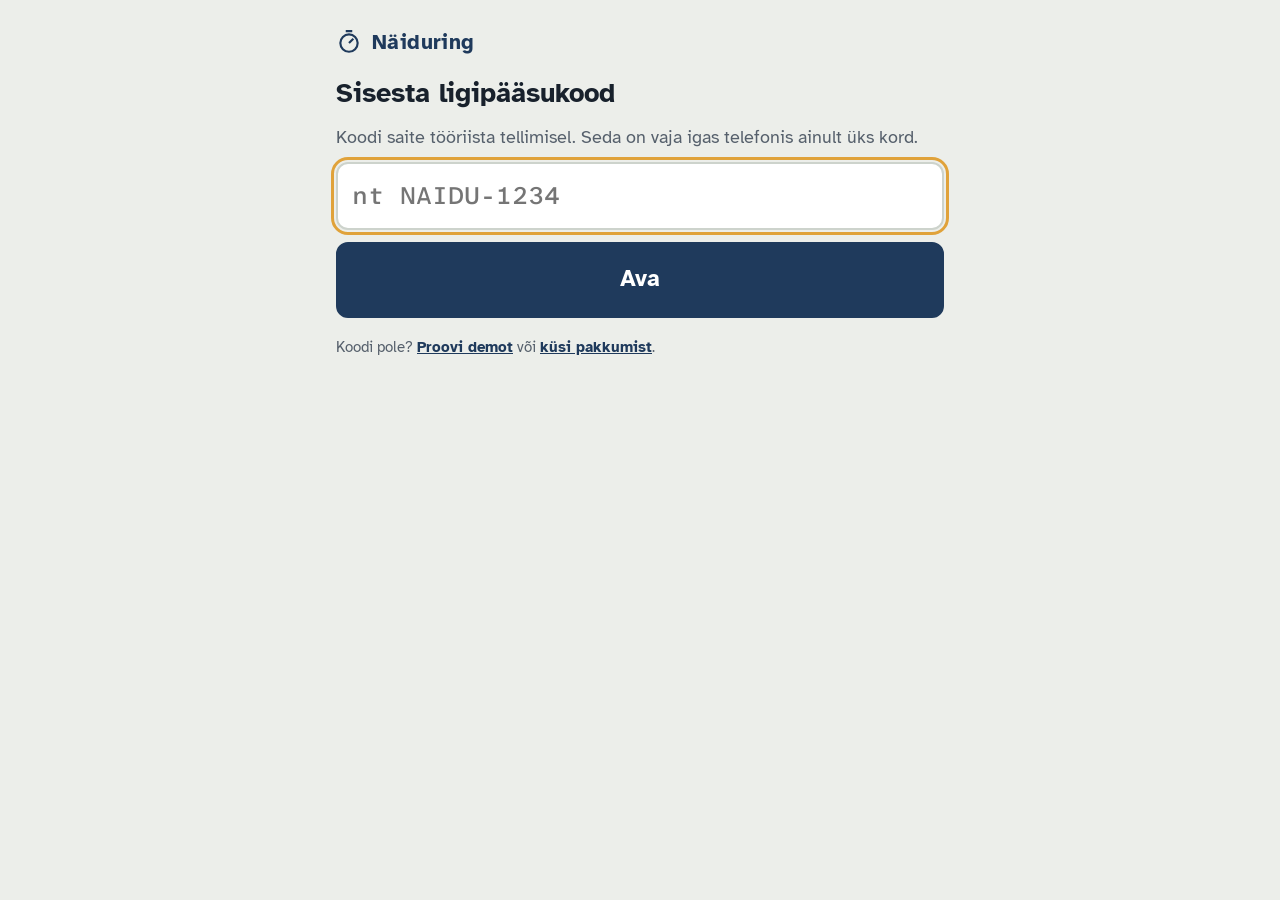
==== commit 170d4e2d: "Add files via upload" ====
--- a/index.html
+++ b/index.html
@@ -4,6 +4,14 @@
 <meta charset="utf-8">
 <meta name="viewport" content="width=device-width,initial-scale=1,viewport-fit=cover">
 <meta name="theme-color" content="#1F3A5C">
+<meta name="description" content="Mõõdikute näidud telefoniga: skanni QR-kood, sisesta näit, ekspordi Excelisse.">
+<meta name="apple-mobile-web-app-capable" content="yes">
+<meta name="mobile-web-app-capable" content="yes">
+<meta name="apple-mobile-web-app-title" content="Näiduring">
+<meta name="apple-mobile-web-app-status-bar-style" content="default">
+<link rel="manifest" href="manifest.webmanifest">
+<link rel="icon" type="image/png" sizes="192x192" href="icon-192.png">
+<link rel="apple-touch-icon" href="icon-180.png">
 <title>Näiduring</title>
 <link rel="stylesheet" href="naiduring-fonts.css">
 <style>
@@ -298,7 +306,7 @@
 }
 
 /* ---------- anomaaliate kontroll ---------- */
-function history(m){
+function meterHistory(m){
   const rs = readingsOf(m.id); let sc = 0, sd = 0, n = 0;
   for (let i = rs.length - 1; i > 0 && n < 6; i--){
     const a = rs[i-1], b = rs[i]; if (b.replaced) break;
@@ -310,7 +318,7 @@
 }
 function expected(m, now = new Date()){
   const prev = lastReading(m.id); if (!prev) return null;
-  const h = history(m); if (h.avg == null || h.avg <= 0) return null;
+  const h = meterHistory(m); if (h.avg == null || h.avg <= 0) return null;
   const days = Math.max((now - new Date(prev.ts)) / 864e5, 0.25);
   const mid = prev.value + h.avg * days, spread = h.avg * days * 0.5;
   return {lo: prev.value + h.avg * days * 0.5, hi: mid + spread, mid};
@@ -327,7 +335,7 @@
   }
   const cons = val - prev.value;
   const days = Math.max((now - new Date(prev.ts)) / 864e5, 0.25);
-  const h = history(m);
+  const h = meterHistory(m);
   if (cons === 0){ out.warns.push("Tarbimine on <b>null</b>: näit on sama mis eelmisel korral. Kas mõõdik töötab?"); return out; }
   if (h.avg != null && h.avg > 0){
     const ratio = (cons / days) / h.avg;
@@ -838,7 +846,8 @@
       <button class="btn" data-act="addType">${IC.plus} Lisa liik</button></div>
     <div class="card"><h3>Kasutusjuhend</h3>
       <a class="btn quiet" href="juhend.html">Ava kasutusjuhend</a>
-      <a class="btn quiet" href="juhend.pdf">Juhend PDF-ina</a></div>
+      <a class="btn quiet" href="juhend.pdf">Juhend PDF-ina</a>
+      <p class="muted small" style="margin:0">Näiduring 1.1.0 · Silent Tools</p></div>
     <div class="card"><h3>Parendusettepanekud</h3>
       <p style="margin:0" class="small">Kas midagi segab või on puudu? Kirjuta see üles.${S.ideas.length ? ` Salvestatud: <b>${S.ideas.length}</b>.` : ""}</p>
       <button class="btn" data-act="ideas">Ava ettepanekud</button></div>
@@ -894,7 +903,42 @@
 
 const TABS = [["round","Ringkäik","list"],["meters","Mõõdikud","meter"],["export","Eksport","out"],["settings","Seaded","gear"]];
 const TAB_OF = {round:"round", read:"round", saved:"round", unknown:"round", meters:"meters", detail:"meters", form:"meters", print:"meters", export:"export", settings:"settings", ideas:"settings"};
+/* ---------- ligipääsukood ---------- */
+const ACCESS_HASHES = ["8011c098125eef3e85cbe9ed4d5d7be62f8ff7a2ca043e861cf0f1847d5d9cfc"];
+const ACCESS_KEY = "naiduring.access";
+let LOCKED = true; try { LOCKED = !ACCESS_HASHES.includes(localStorage.getItem(ACCESS_KEY)); } catch(e){}
+const LOCK = {msg:"", busy:false};
+async function sha256hex(t){ const b = await crypto.subtle.digest("SHA-256", new TextEncoder().encode(t)); return [...new Uint8Array(b)].map(x => x.toString(16).padStart(2, "0")).join(""); }
+async function tryUnlock(raw){
+  const c = String(raw || "").toUpperCase().replace(/[^A-Z0-9]/g, "");
+  if (!c){ LOCK.msg = "Sisesta ligipääsukood."; render(); $("#lk")?.focus(); return; }
+  LOCK.busy = true; render();
+  let h = ""; try { h = await sha256hex(c); } catch(e){ LOCK.busy = false; LOCK.msg = "See brauser ei saa koodi kontrollida. Ava link Safaris või Chrome'is."; render(); return; }
+  LOCK.busy = false;
+  if (!ACCESS_HASHES.includes(h)){ LOCK.msg = "See kood ei sobi. Kontrolli koodi ja proovi uuesti. Tühikud ja sidekriipsud ei loe."; render(); $("#lk")?.focus(); return; }
+  try { localStorage.setItem(ACCESS_KEY, h); } catch(e){}
+  LOCKED = false; LOCK.msg = "";
+  if (!S.settings.reader){ S.view = "name"; render(); setTimeout(() => $("#nm")?.focus(), 50); }
+  else if (pendingHash){ const p = pendingHash; pendingHash = null; openById(p); }
+  else { S.view = "round"; render(); }
+}
+function vLock(){
+  return `<main class="wrap" style="padding-top:28px">
+    <div class="rhead"><span class="brand" style="color:var(--accent)">${IC.logo} Näiduring</span></div>
+    <form id="lockForm" class="field" autocomplete="off" style="gap:12px">
+      <label for="lk" style="font-size:1.5rem">Sisesta ligipääsukood</label>
+      <p class="muted" style="margin:0">Koodi saite tööriista tellimisel. Seda on vaja igas telefonis ainult üks kord.</p>
+      <input type="text" id="lk" class="num" autocapitalize="characters" spellcheck="false" placeholder="nt NAIDU-1234" style="font-size:1.4rem;min-height:68px">
+      ${LOCK.msg ? `<div class="note warn" role="alert"><span>${esc(LOCK.msg)}</span></div>` : ""}
+      <button class="btn primary huge" type="submit" ${LOCK.busy ? "disabled" : ""}>${LOCK.busy ? "Kontrollin…" : "Ava"}</button>
+    </form>
+    <p class="muted small" style="margin:0">Koodi pole? <a href="demo.html" style="color:var(--accent);font-weight:700">Proovi demot</a> või <a href="../business/#kontakt" style="color:var(--accent);font-weight:700">küsi pakkumist</a>.</p>
+  </main>`;
+}
+document.addEventListener("submit", e => { if (e.target.id === "lockForm"){ e.preventDefault(); tryUnlock($("#lk").value); } });
+
 function render(){
+  if (LOCKED){ $("#app").innerHTML = vLock(); return; }
   if (!S.settings.reader || S.view === "name"){ S.view = "name"; }
   const V = {name:vName, round:vRound, read:vRead, saved:vSaved, unknown:vUnknown, meters:vMeters, detail:vDetail, form:vForm, export:vExport, settings:vSettings, print:vPrint, ideas:vIdeas}[S.view] || vRound;
   const showTabs = !["name","read","form","print"].includes(S.view);
@@ -994,13 +1038,17 @@
   if (m){ history.replaceState(null, "", location.pathname + location.search); return normId(m); }
   return null;
 }
-window.addEventListener("hashchange", () => { const h = readHash(); if (h){ if (S.settings.reader) openById(h); else pendingHash = h; } });
+window.addEventListener("hashchange", () => { const h = readHash(); if (h){ if (S.settings.reader && !LOCKED) openById(h); else pendingHash = h; } });
 (async () => {
   await load();
   const h = readHash();
-  if (!S.settings.reader){ S.view = "name"; pendingHash = h; render(); }
+  if (LOCKED){ pendingHash = h; render(); setTimeout(() => $("#lk")?.focus(), 50); }
+  else if (!S.settings.reader){ S.view = "name"; pendingHash = h; render(); }
   else if (h) openById(h);
   else render();
+  if ("serviceWorker" in navigator && (location.protocol === "https:" || location.hostname === "localhost")){
+    navigator.serviceWorker.register("sw.js").catch(() => {});
+  }
 })();
 </script>
 </body>
